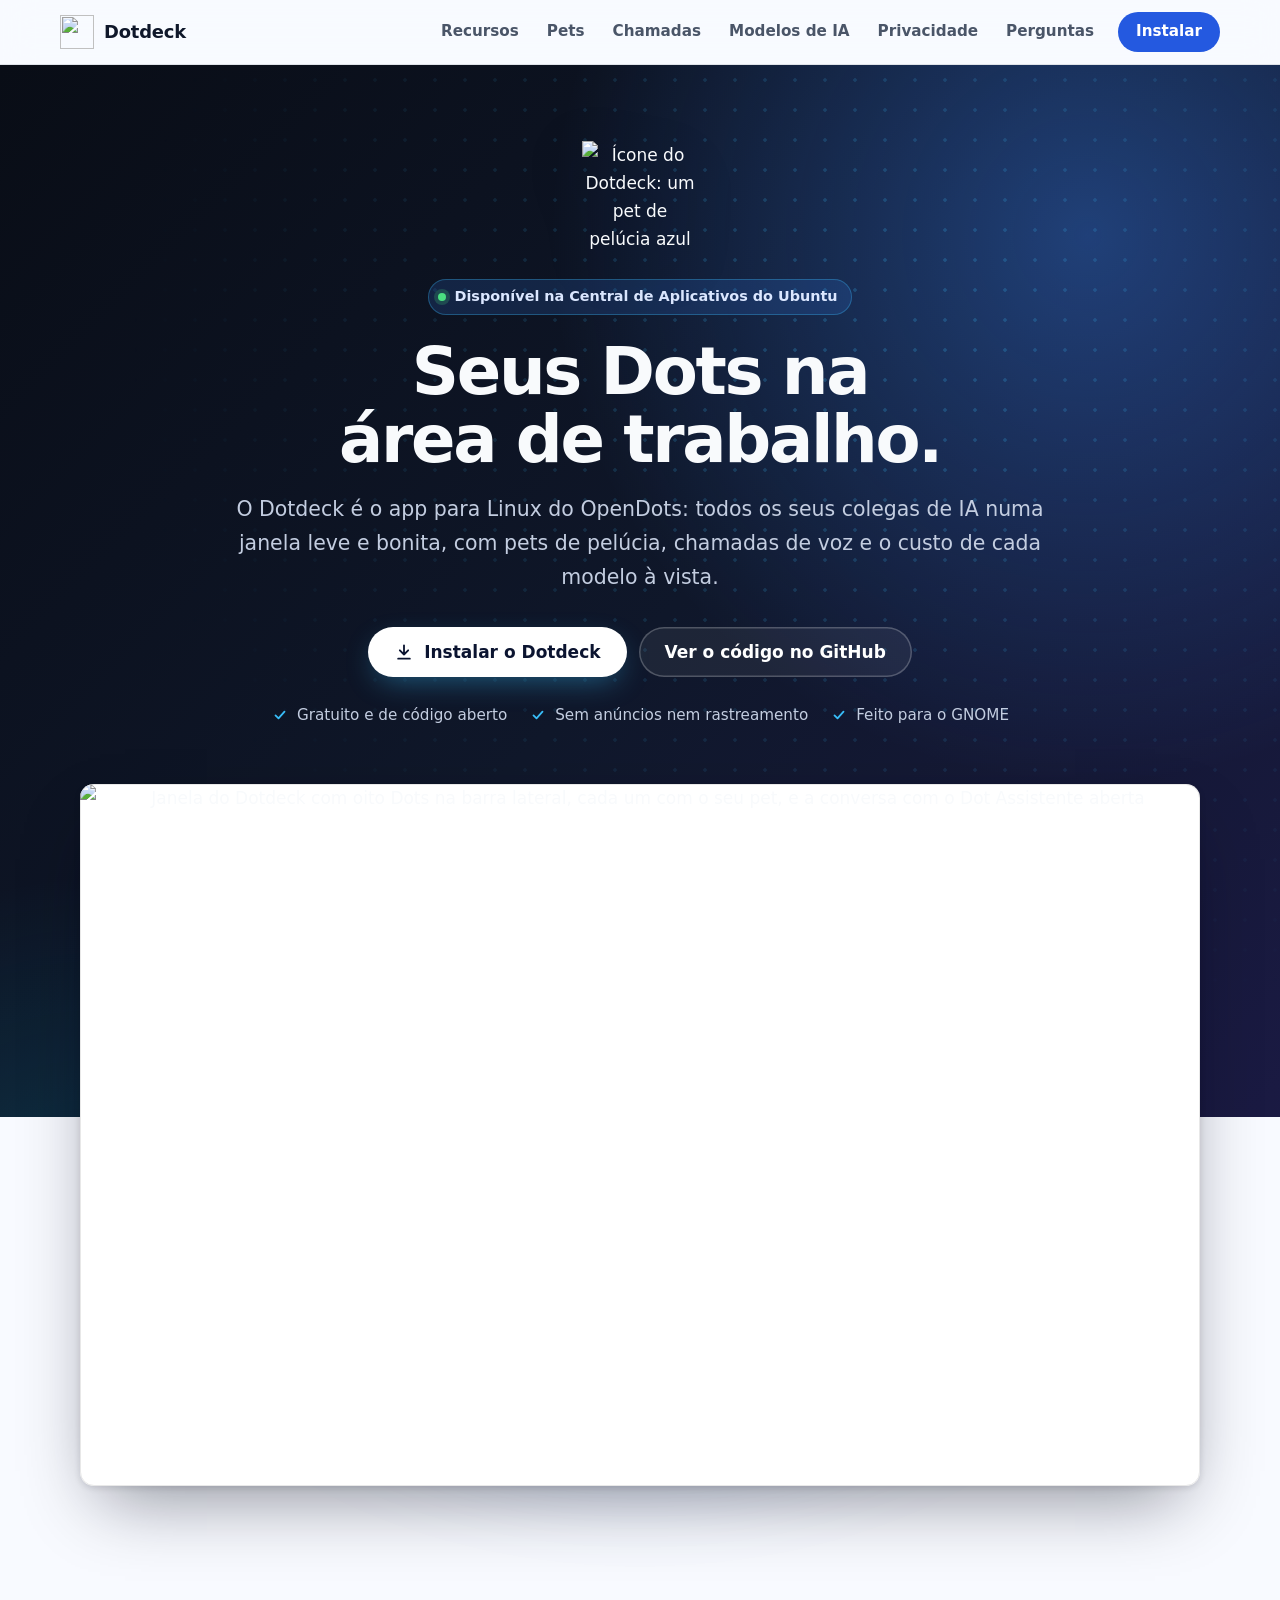
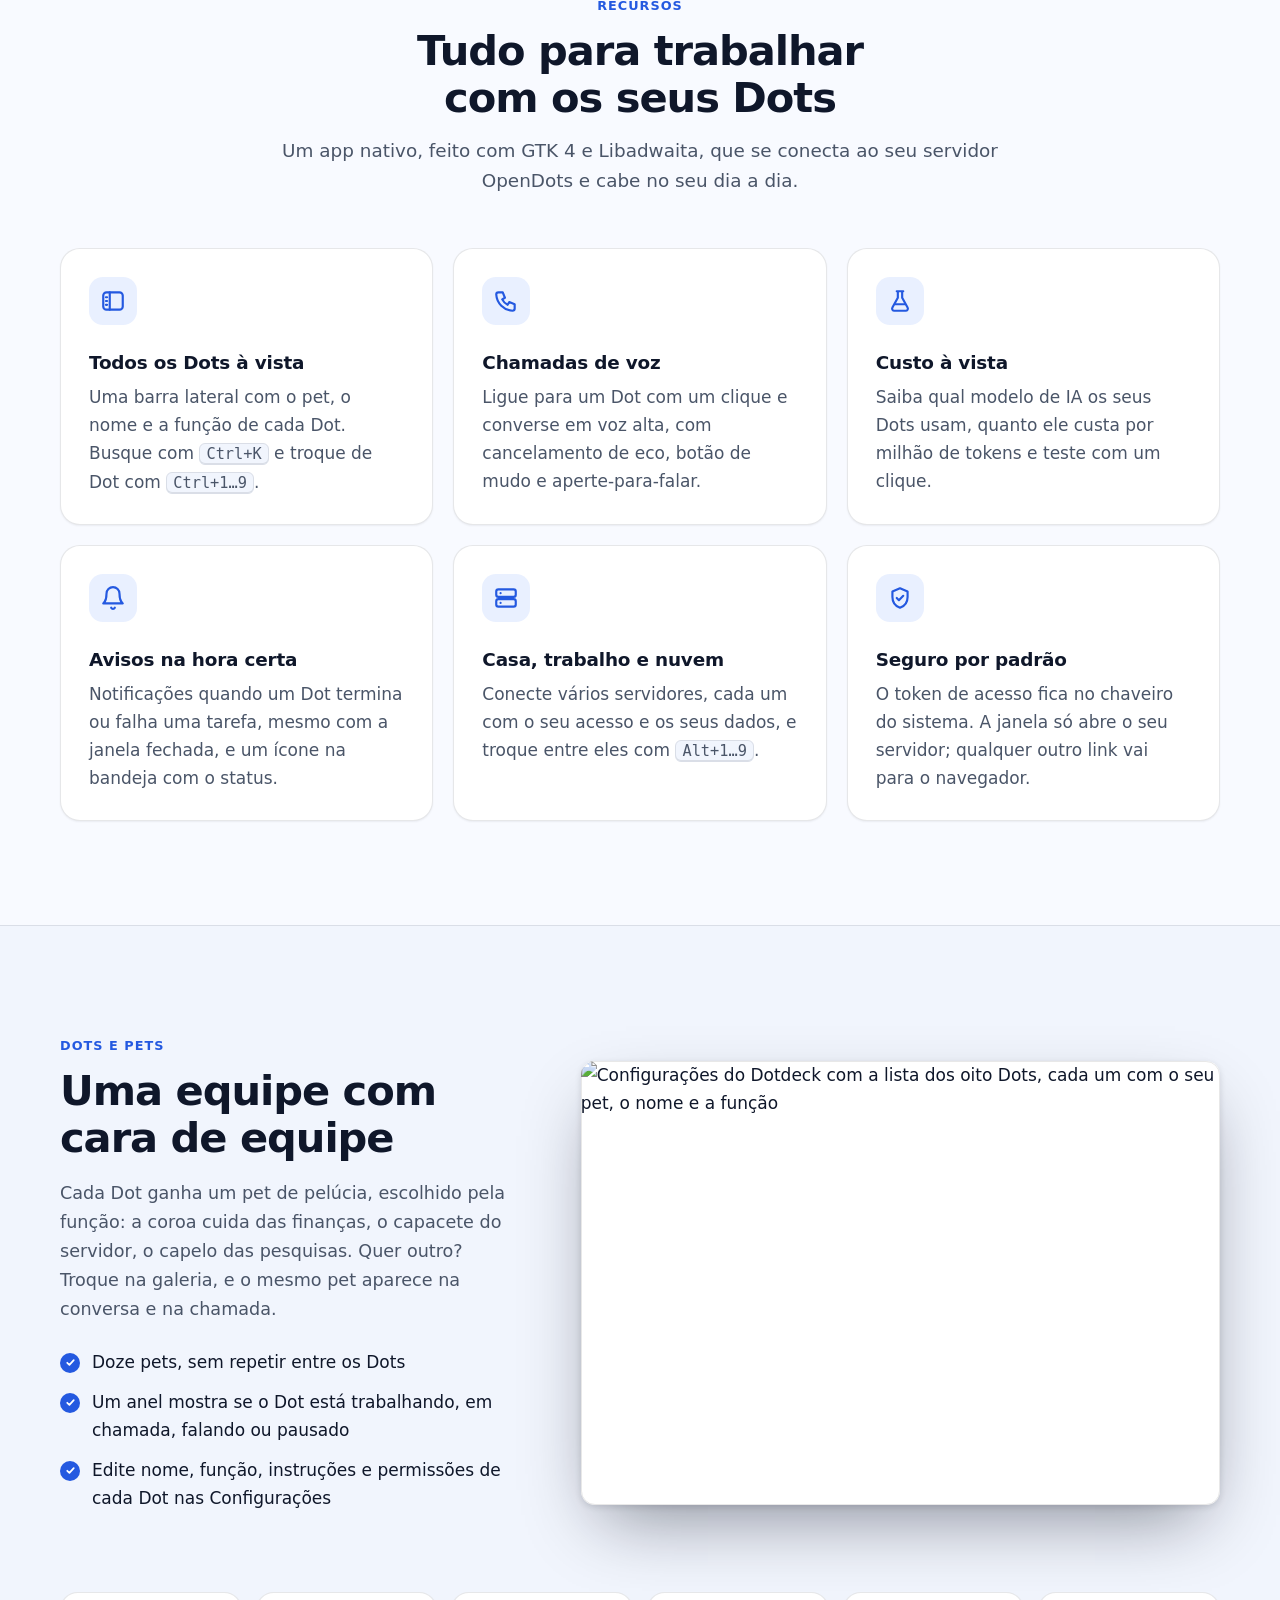
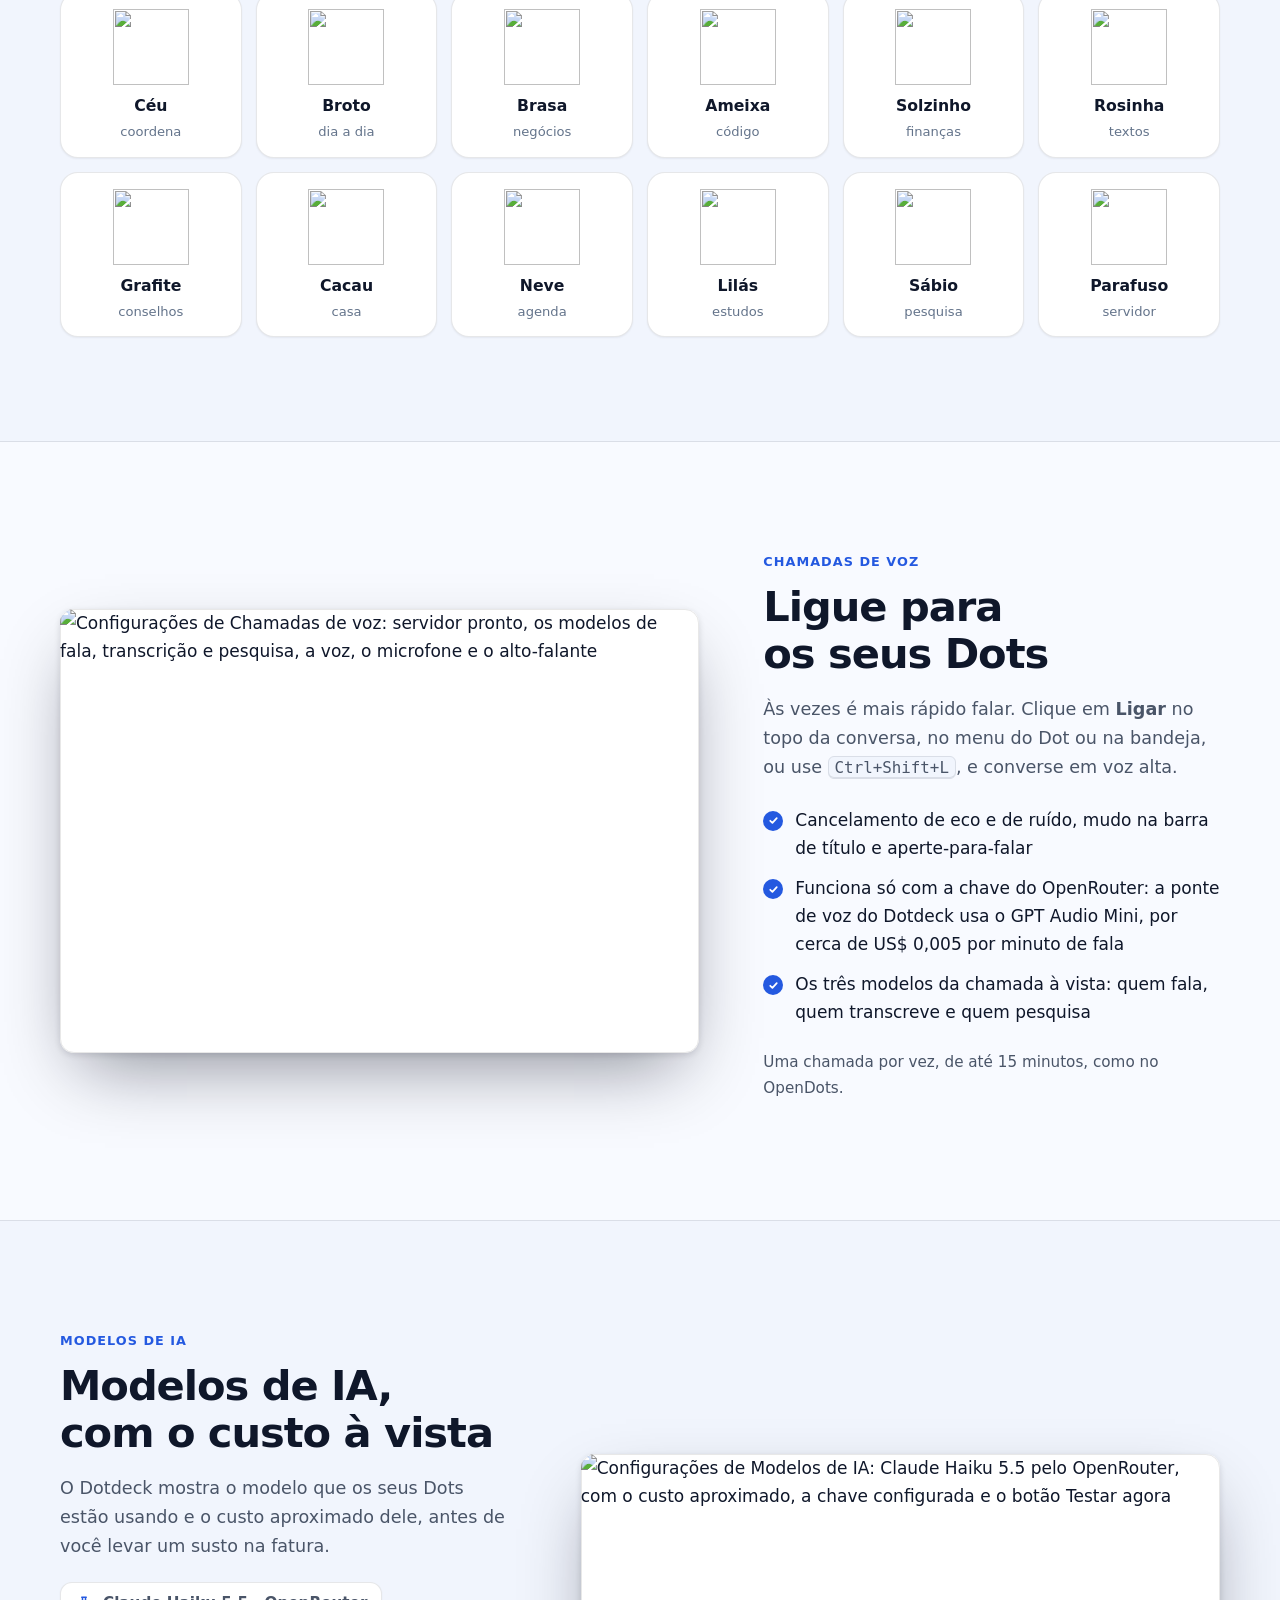
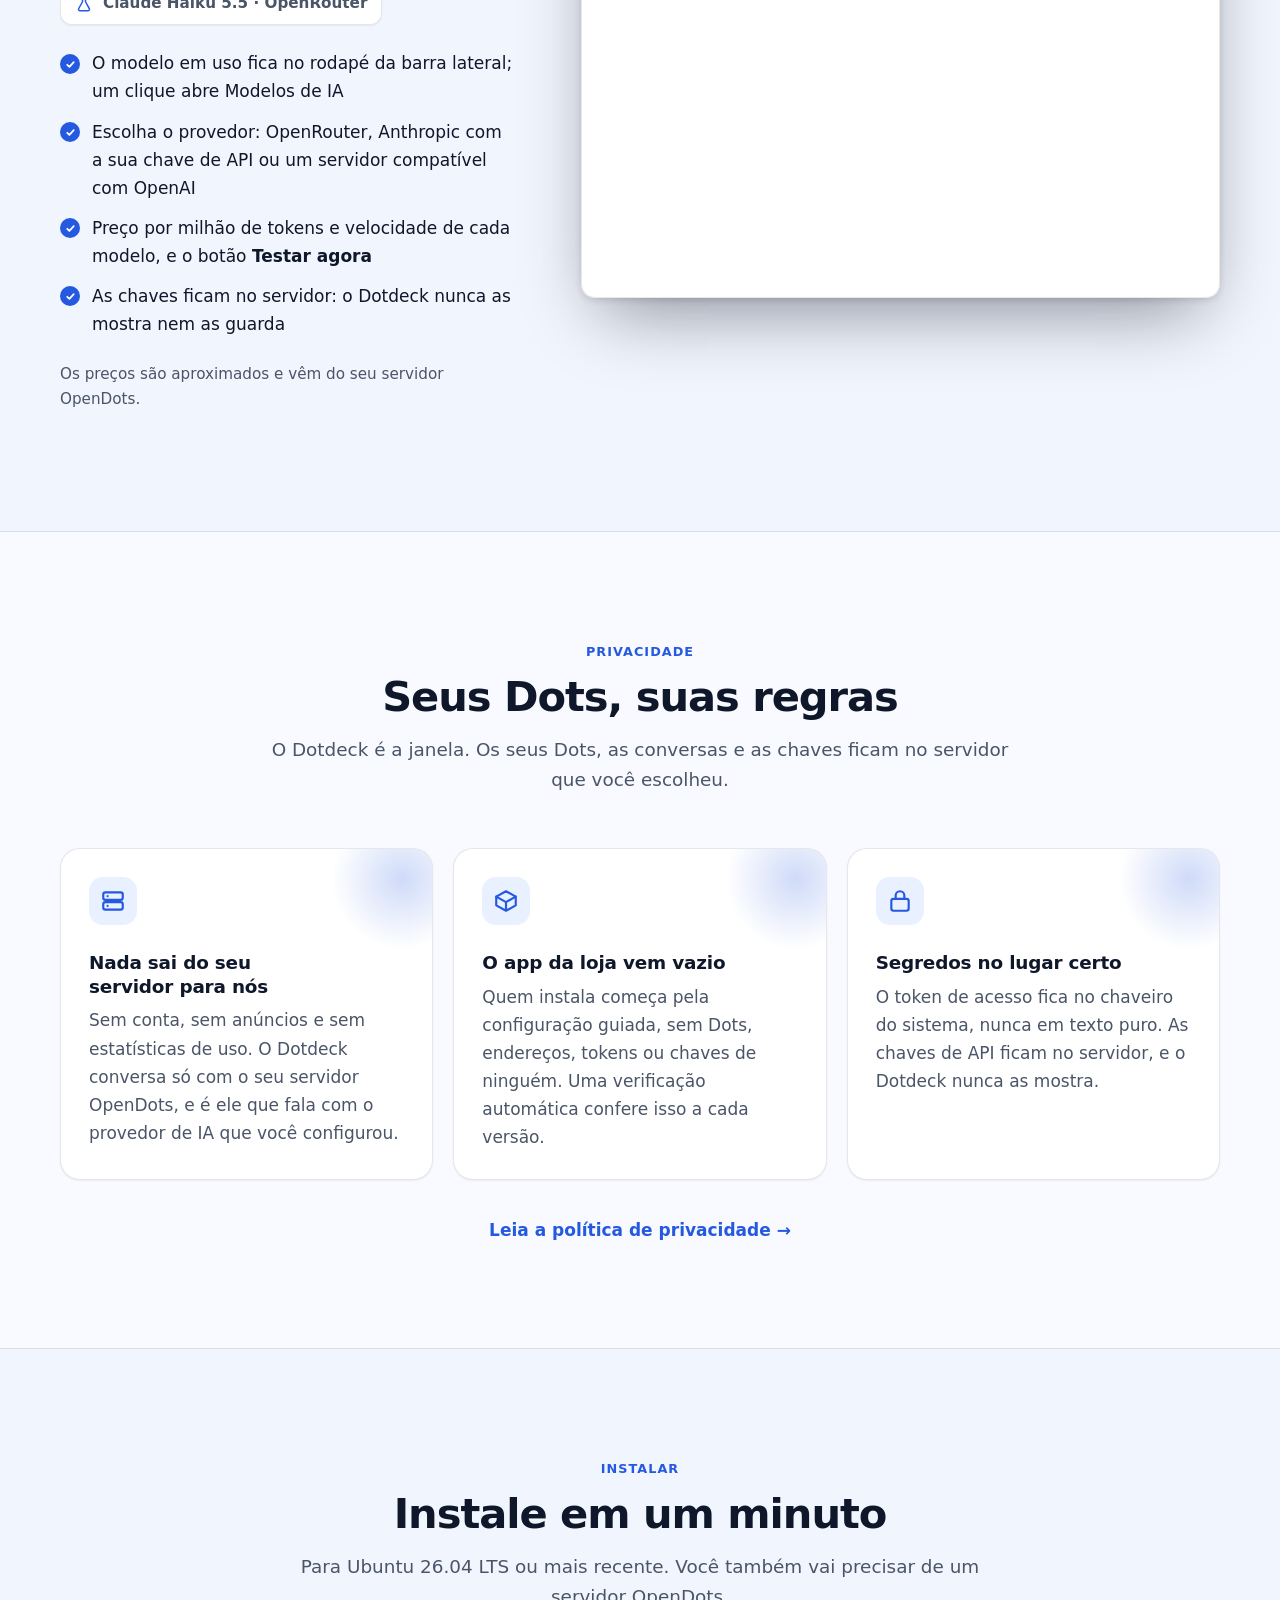
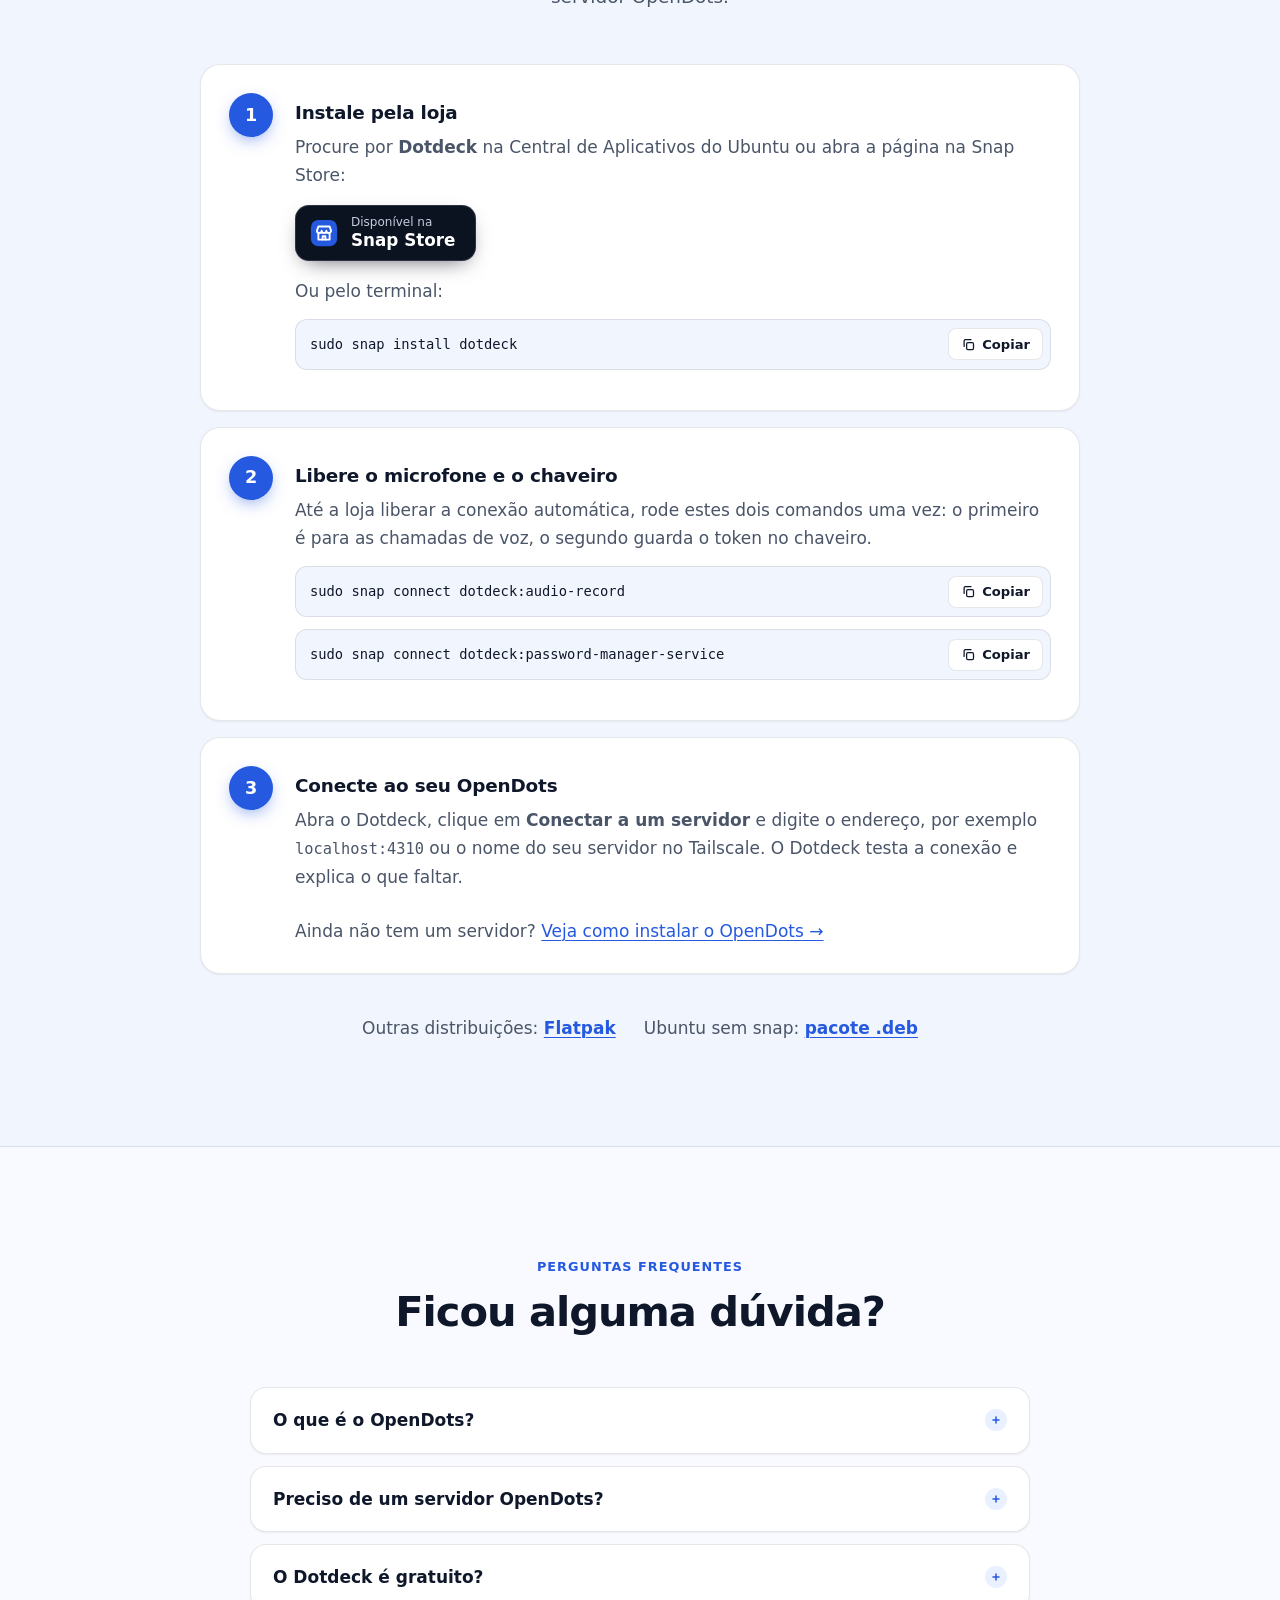
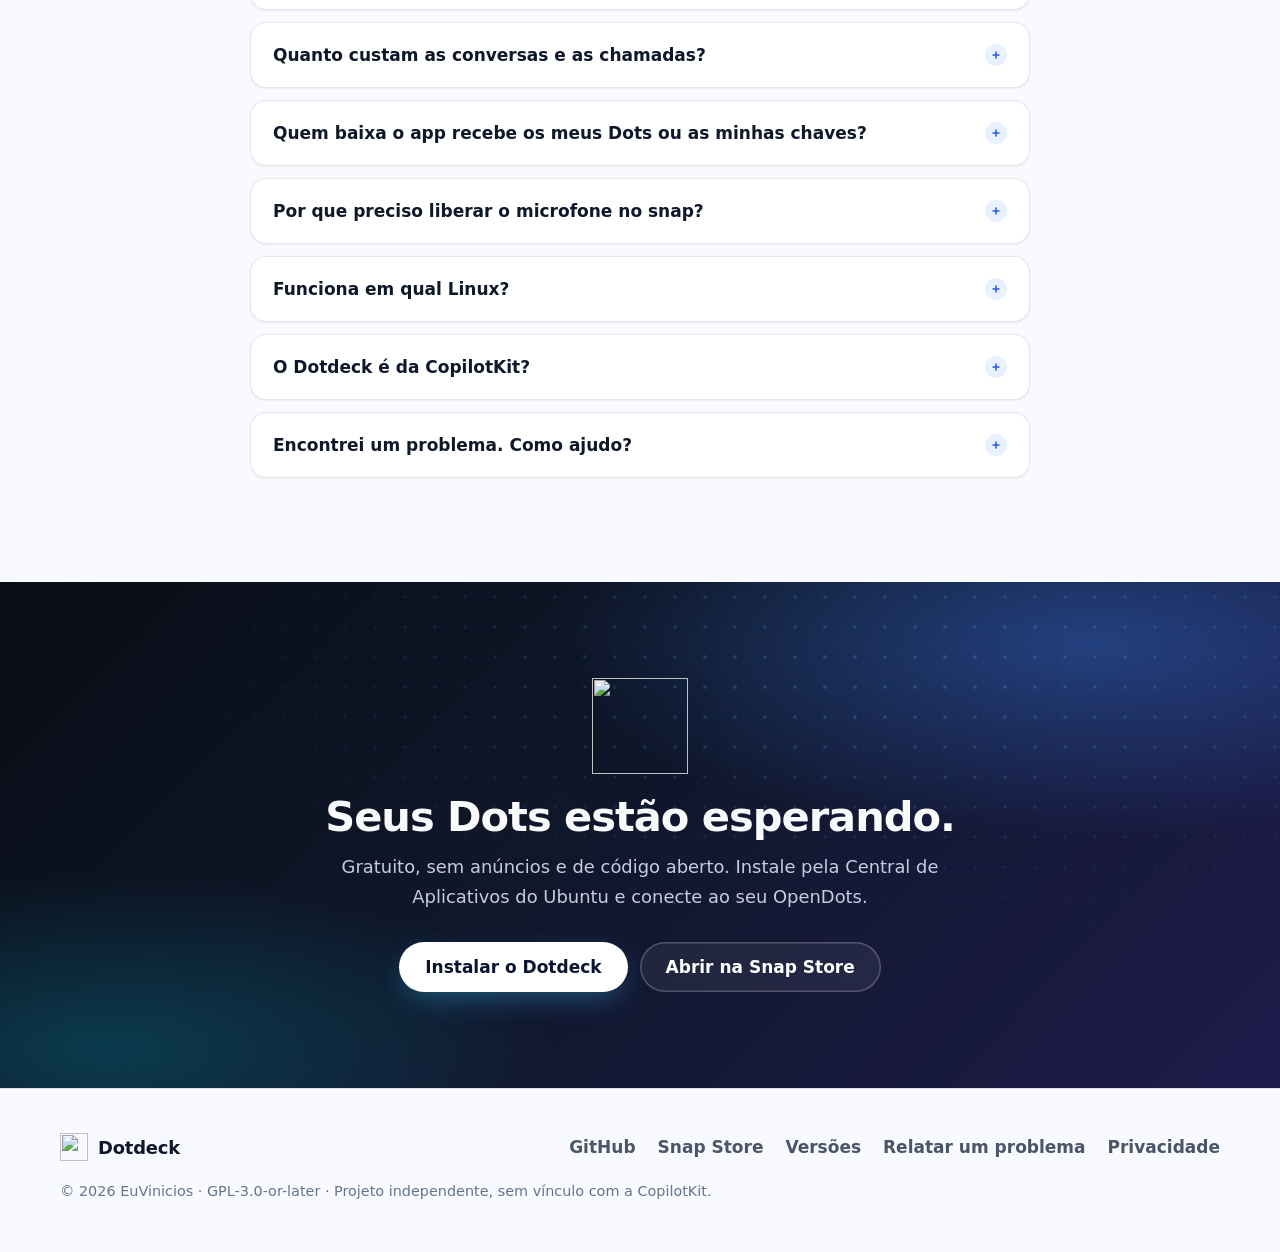
==== website/index.html @ c9f199fd "feat(site): site oficial do Dotdeck no GitHub Pages website/ (index.html, privacidade.html, assets/s" ====
<!doctype html>
<html lang="pt-BR">
<head>
  <meta charset="utf-8">
  <meta name="viewport" content="width=device-width, initial-scale=1">
  <title>Dotdeck · Seus Dots na área de trabalho</title>
  <meta name="description" content="O app nativo para Linux do OpenDots: todos os seus colegas de IA numa janela leve, com pets de pelúcia, chamadas de voz e o custo de cada modelo à vista. Gratuito e de código aberto.">
  <meta name="color-scheme" content="light dark">
  <meta name="theme-color" content="#f8faff" media="(prefers-color-scheme: light)">
  <meta name="theme-color" content="#0a0f1d" media="(prefers-color-scheme: dark)">
  <link rel="canonical" href="https://euvinicios.github.io/Dotdeck/">
  <link rel="icon" href="assets/icon-64.png" type="image/png" sizes="64x64">
  <link rel="apple-touch-icon" href="assets/icon-256.png">
  <meta property="og:type" content="website">
  <meta property="og:site_name" content="Dotdeck">
  <meta property="og:locale" content="pt_BR">
  <meta property="og:url" content="https://euvinicios.github.io/Dotdeck/">
  <meta property="og:title" content="Dotdeck · Seus Dots na área de trabalho">
  <meta property="og:description" content="O app nativo para Linux do OpenDots, com pets de pelúcia, chamadas de voz e o custo de cada modelo à vista.">
  <meta property="og:image" content="https://euvinicios.github.io/Dotdeck/assets/social-card.png">
  <meta property="og:image:width" content="1200">
  <meta property="og:image:height" content="630">
  <meta property="og:image:alt" content="O ícone de pelúcia do Dotdeck ao lado da janela do app com oito Dots na barra lateral">
  <meta name="twitter:card" content="summary_large_image">
  <meta name="twitter:title" content="Dotdeck · Seus Dots na área de trabalho">
  <meta name="twitter:description" content="O app nativo para Linux do OpenDots, com pets de pelúcia, chamadas de voz e o custo de cada modelo à vista.">
  <meta name="twitter:image" content="https://euvinicios.github.io/Dotdeck/assets/social-card.png">
  <link rel="stylesheet" href="assets/style.css">
  <script src="assets/site.js" defer></script>
</head>
<body>
  <a class="skip" href="#conteudo">Pular para o conteúdo</a>

  <header class="topbar">
    <nav class="wrap nav" aria-label="Principal">
      <a class="brand" href="#" aria-label="Dotdeck, início">
        <img src="assets/icon-64.png" alt="" width="34" height="34">
        <span>Dotdeck</span>
      </a>
      <ul class="links">
        <li><a href="#recursos">Recursos</a></li>
        <li><a href="#pets">Pets</a></li>
        <li><a href="#chamadas">Chamadas</a></li>
        <li><a href="#modelos">Modelos de IA</a></li>
        <li><a href="#privacidade">Privacidade</a></li>
        <li><a href="#perguntas">Perguntas</a></li>
        <li><a class="button small" href="#instalar">Instalar</a></li>
      </ul>
    </nav>
  </header>

  <main id="conteudo">
    <section class="hero on-navy" aria-labelledby="titulo">
      <div class="wrap">
        <img class="hero-icon" src="assets/icon-256.png" alt="Ícone do Dotdeck: um pet de pelúcia azul com fone de ouvido" width="116" height="116">
        <a class="eyebrow" href="#instalar"><span class="dot" aria-hidden="true"></span>Disponível na Central de Aplicativos do Ubuntu</a>
        <h1 id="titulo">Seus Dots na área de trabalho.</h1>
        <p class="lead">
          O Dotdeck é o app para Linux do OpenDots: todos os seus colegas de IA numa janela
          leve e bonita, com pets de pelúcia, chamadas de voz e o custo de cada modelo à vista.
        </p>
        <div class="actions">
          <a class="button" href="#instalar">
            <svg viewBox="0 0 24 24" fill="none" stroke="currentColor" stroke-width="2.2" stroke-linecap="round" stroke-linejoin="round" aria-hidden="true"><path d="M12 4v11M7 10l5 5 5-5M5 20h14"/></svg>
            Instalar o Dotdeck
          </a>
          <a class="button ghost" href="https://github.com/EuVinicios/Dotdeck">Ver o código no GitHub</a>
        </div>
        <ul class="facts" aria-label="Destaques">
          <li><svg viewBox="0 0 24 24" aria-hidden="true"><path d="M6 12.5l4 4 8-9"/></svg>Gratuito e de código aberto</li>
          <li><svg viewBox="0 0 24 24" aria-hidden="true"><path d="M6 12.5l4 4 8-9"/></svg>Sem anúncios nem rastreamento</li>
          <li><svg viewBox="0 0 24 24" aria-hidden="true"><path d="M6 12.5l4 4 8-9"/></svg>Feito para o GNOME</li>
        </ul>
        <picture class="shot hero-shot">
          <source srcset="screenshots/workspace-dark.png" media="(prefers-color-scheme: dark)">
          <img src="screenshots/workspace.png" alt="Janela do Dotdeck com oito Dots na barra lateral, cada um com o seu pet, e a conversa com o Dot Assistente aberta" width="1342" height="842" fetchpriority="high">
        </picture>
      </div>
    </section>

    <section id="recursos" class="section" aria-labelledby="recursos-titulo">
      <div class="wrap">
        <div class="section-head">
          <p class="kicker">Recursos</p>
          <h2 id="recursos-titulo">Tudo para trabalhar com os seus Dots</h2>
          <p class="section-lead">Um app nativo, feito com GTK 4 e Libadwaita, que se conecta ao seu servidor OpenDots e cabe no seu dia a dia.</p>
        </div>
        <div class="grid">
          <article class="card">
            <svg class="glyph" viewBox="0 0 24 24" aria-hidden="true"><rect x="3" y="4" width="18" height="16" rx="3"/><path d="M9 4v16M5.5 8.5h1M5.5 12h1M5.5 15.5h1"/></svg>
            <h3>Todos os Dots à vista</h3>
            <p>Uma barra lateral com o pet, o nome e a função de cada Dot. Busque com <kbd>Ctrl+K</kbd> e troque de Dot com <kbd>Ctrl+1…9</kbd>.</p>
          </article>
          <article class="card">
            <svg class="glyph" viewBox="0 0 24 24" aria-hidden="true"><path d="M5 4h4l2 5-2.5 1.5a11 11 0 0 0 5 5L15 13l5 2v4a2 2 0 0 1-2 2A16 16 0 0 1 3 6a2 2 0 0 1 2-2"/></svg>
            <h3>Chamadas de voz</h3>
            <p>Ligue para um Dot com um clique e converse em voz alta, com cancelamento de eco, botão de mudo e aperte-para-falar.</p>
          </article>
          <article class="card">
            <svg class="glyph" viewBox="0 0 24 24" aria-hidden="true"><path d="M9 3h6M10 3v6l-5 9a2 2 0 0 0 1.8 3h10.4a2 2 0 0 0 1.8-3l-5-9V3"/><path d="M7.5 15h9"/></svg>
            <h3>Custo à vista</h3>
            <p>Saiba qual modelo de IA os seus Dots usam, quanto ele custa por milhão de tokens e teste com um clique.</p>
          </article>
          <article class="card">
            <svg class="glyph" viewBox="0 0 24 24" aria-hidden="true"><path d="M6 8a6 6 0 1 1 12 0c0 7 3 9 3 9H3s3-2 3-9"/><path d="M10.3 21a1.94 1.94 0 0 0 3.4 0"/></svg>
            <h3>Avisos na hora certa</h3>
            <p>Notificações quando um Dot termina ou falha uma tarefa, mesmo com a janela fechada, e um ícone na bandeja com o status.</p>
          </article>
          <article class="card">
            <svg class="glyph" viewBox="0 0 24 24" aria-hidden="true"><rect x="3" y="4" width="18" height="7" rx="2"/><rect x="3" y="13" width="18" height="7" rx="2"/><path d="M7 7.5h.01M7 16.5h.01"/></svg>
            <h3>Casa, trabalho e nuvem</h3>
            <p>Conecte vários servidores, cada um com o seu acesso e os seus dados, e troque entre eles com <kbd>Alt+1…9</kbd>.</p>
          </article>
          <article class="card">
            <svg class="glyph" viewBox="0 0 24 24" aria-hidden="true"><path d="M12 3l7 3v5c0 5-3.2 8.6-7 10-3.8-1.4-7-5-7-10V6z"/><path d="M9 12l2 2 4-4"/></svg>
            <h3>Seguro por padrão</h3>
            <p>O token de acesso fica no chaveiro do sistema. A janela só abre o seu servidor; qualquer outro link vai para o navegador.</p>
          </article>
        </div>
      </div>
    </section>

    <section id="pets" class="section tinted" aria-labelledby="pets-titulo">
      <div class="wrap">
        <div class="split">
          <div class="split-text">
            <p class="kicker">Dots e pets</p>
            <h2 id="pets-titulo">Uma equipe com cara de equipe</h2>
            <p>
              Cada Dot ganha um pet de pelúcia, escolhido pela função: a coroa cuida das
              finanças, o capacete do servidor, o capelo das pesquisas. Quer outro? Troque na
              galeria, e o mesmo pet aparece na conversa e na chamada.
            </p>
            <ul class="checks">
              <li>Doze pets, sem repetir entre os Dots</li>
              <li>Um anel mostra se o Dot está trabalhando, em chamada, falando ou pausado</li>
              <li>Edite nome, função, instruções e permissões de cada Dot nas Configurações</li>
            </ul>
          </div>
          <picture class="shot">
            <source srcset="screenshots/settings-dots-dark.png" media="(prefers-color-scheme: dark)">
            <img src="screenshots/settings-dots.png" alt="Configurações do Dotdeck com a lista dos oito Dots, cada um com o seu pet, o nome e a função" width="982" height="682" loading="lazy">
          </picture>
        </div>
        <ul class="pets" aria-label="Os doze pets">
          <li><img src="assets/pets/sky.png" alt="" width="76" height="76" loading="lazy"><strong>Céu</strong><span>coordena</span></li>
          <li><img src="assets/pets/sprout.png" alt="" width="76" height="76" loading="lazy"><strong>Broto</strong><span>dia a dia</span></li>
          <li><img src="assets/pets/ember.png" alt="" width="76" height="76" loading="lazy"><strong>Brasa</strong><span>negócios</span></li>
          <li><img src="assets/pets/plum.png" alt="" width="76" height="76" loading="lazy"><strong>Ameixa</strong><span>código</span></li>
          <li><img src="assets/pets/sunny.png" alt="" width="76" height="76" loading="lazy"><strong>Solzinho</strong><span>finanças</span></li>
          <li><img src="assets/pets/rosy.png" alt="" width="76" height="76" loading="lazy"><strong>Rosinha</strong><span>textos</span></li>
          <li><img src="assets/pets/graphite.png" alt="" width="76" height="76" loading="lazy"><strong>Grafite</strong><span>conselhos</span></li>
          <li><img src="assets/pets/cocoa.png" alt="" width="76" height="76" loading="lazy"><strong>Cacau</strong><span>casa</span></li>
          <li><img src="assets/pets/snow.png" alt="" width="76" height="76" loading="lazy"><strong>Neve</strong><span>agenda</span></li>
          <li><img src="assets/pets/lilac.png" alt="" width="76" height="76" loading="lazy"><strong>Lilás</strong><span>estudos</span></li>
          <li><img src="assets/pets/sage.png" alt="" width="76" height="76" loading="lazy"><strong>Sábio</strong><span>pesquisa</span></li>
          <li><img src="assets/pets/bolt.png" alt="" width="76" height="76" loading="lazy"><strong>Parafuso</strong><span>servidor</span></li>
        </ul>
      </div>
    </section>

    <section id="chamadas" class="section" aria-labelledby="chamadas-titulo">
      <div class="wrap split reverse">
        <div class="split-text">
          <p class="kicker">Chamadas de voz</p>
          <h2 id="chamadas-titulo">Ligue para os seus Dots</h2>
          <p>
            Às vezes é mais rápido falar. Clique em <strong>Ligar</strong> no topo da conversa, no
            menu do Dot ou na bandeja, ou use <kbd>Ctrl+Shift+L</kbd>, e converse em voz alta.
          </p>
          <ul class="checks">
            <li>Cancelamento de eco e de ruído, mudo na barra de título e aperte-para-falar</li>
            <li>Funciona só com a chave do OpenRouter: a ponte de voz do Dotdeck usa o GPT Audio Mini, por cerca de US$&nbsp;0,005 por minuto de fala</li>
            <li>Os três modelos da chamada à vista: quem fala, quem transcreve e quem pesquisa</li>
          </ul>
          <p class="note">Uma chamada por vez, de até 15 minutos, como no OpenDots.</p>
        </div>
        <picture class="shot">
          <source srcset="screenshots/settings-voice-dark.png" media="(prefers-color-scheme: dark)">
          <img src="screenshots/settings-voice.png" alt="Configurações de Chamadas de voz: servidor pronto, os modelos de fala, transcrição e pesquisa, a voz, o microfone e o alto-falante" width="982" height="682" loading="lazy">
        </picture>
      </div>
    </section>

    <section id="modelos" class="section tinted" aria-labelledby="modelos-titulo">
      <div class="wrap split">
        <div class="split-text">
          <p class="kicker">Modelos de IA</p>
          <h2 id="modelos-titulo">Modelos de IA, com o custo à vista</h2>
          <p>
            O Dotdeck mostra o modelo que os seus Dots estão usando e o custo aproximado dele,
            antes de você levar um susto na fatura.
          </p>
          <p class="chip">
            <svg viewBox="0 0 24 24" aria-hidden="true"><path d="M9 3h6M10 3v6l-5 9a2 2 0 0 0 1.8 3h10.4a2 2 0 0 0 1.8-3l-5-9V3"/></svg>
            Claude Haiku 5.5 · OpenRouter
          </p>
          <ul class="checks">
            <li>O modelo em uso fica no rodapé da barra lateral; um clique abre Modelos de IA</li>
            <li>Escolha o provedor: OpenRouter, Anthropic com a sua chave de API ou um servidor compatível com OpenAI</li>
            <li>Preço por milhão de tokens e velocidade de cada modelo, e o botão <strong>Testar agora</strong></li>
            <li>As chaves ficam no servidor: o Dotdeck nunca as mostra nem as guarda</li>
          </ul>
          <p class="note">Os preços são aproximados e vêm do seu servidor OpenDots.</p>
        </div>
        <picture class="shot">
          <source srcset="screenshots/settings-model-dark.png" media="(prefers-color-scheme: dark)">
          <img src="screenshots/settings-model.png" alt="Configurações de Modelos de IA: Claude Haiku 5.5 pelo OpenRouter, com o custo aproximado, a chave configurada e o botão Testar agora" width="982" height="682" loading="lazy">
        </picture>
      </div>
    </section>

    <section id="privacidade" class="section privacy" aria-labelledby="privacidade-titulo">
      <div class="wrap">
        <div class="section-head">
          <p class="kicker">Privacidade</p>
          <h2 id="privacidade-titulo">Seus Dots, suas regras</h2>
          <p class="section-lead">O Dotdeck é a janela. Os seus Dots, as conversas e as chaves ficam no servidor que você escolheu.</p>
        </div>
        <div class="grid">
          <article class="card">
            <svg class="glyph" viewBox="0 0 24 24" aria-hidden="true"><rect x="3" y="4" width="18" height="7" rx="2"/><rect x="3" y="13" width="18" height="7" rx="2"/><path d="M7 7.5h.01M7 16.5h.01"/></svg>
            <h3>Nada sai do seu servidor para nós</h3>
            <p>Sem conta, sem anúncios e sem estatísticas de uso. O Dotdeck conversa só com o seu servidor OpenDots, e é ele que fala com o provedor de IA que você configurou.</p>
          </article>
          <article class="card">
            <svg class="glyph" viewBox="0 0 24 24" aria-hidden="true"><path d="M21 8l-9-5-9 5 9 5z"/><path d="M3 8v8l9 5 9-5V8M12 13v8"/></svg>
            <h3>O app da loja vem vazio</h3>
            <p>Quem instala começa pela configuração guiada, sem Dots, endereços, tokens ou chaves de ninguém. Uma verificação automática confere isso a cada versão.</p>
          </article>
          <article class="card">
            <svg class="glyph" viewBox="0 0 24 24" aria-hidden="true"><rect x="4" y="10" width="16" height="11" rx="2"/><path d="M8 10V7a4 4 0 0 1 8 0v3"/></svg>
            <h3>Segredos no lugar certo</h3>
            <p>O token de acesso fica no chaveiro do sistema, nunca em texto puro. As chaves de API ficam no servidor, e o Dotdeck nunca as mostra.</p>
          </article>
        </div>
        <p class="more"><a href="privacidade.html">Leia a política de privacidade →</a></p>
      </div>
    </section>

    <section id="instalar" class="section tinted" aria-labelledby="instalar-titulo">
      <div class="wrap">
        <div class="section-head">
          <p class="kicker">Instalar</p>
          <h2 id="instalar-titulo">Instale em um minuto</h2>
          <p class="section-lead">Para Ubuntu 26.04 LTS ou mais recente. Você também vai precisar de um servidor OpenDots.</p>
        </div>
        <ol class="steps">
          <li class="card">
            <h3>Instale pela loja</h3>
            <p>Procure por <strong>Dotdeck</strong> na Central de Aplicativos do Ubuntu ou abra a página na Snap Store:</p>
            <a class="store-button" href="https://snapcraft.io/dotdeck">
              <svg viewBox="0 0 32 32" aria-hidden="true"><rect x="2" y="2" width="28" height="28" rx="8" fill="#2459e0"/><g fill="none" stroke="#fff" stroke-width="2" stroke-linecap="round" stroke-linejoin="round"><path d="M8.5 13.5l1.6-4.5h11.8l1.6 4.5"/><path d="M8.5 13.5a2.5 2.5 0 0 0 5 0 2.5 2.5 0 0 0 5 0 2.5 2.5 0 0 0 5 0"/><path d="M10 16.5V23h12v-6.5"/><path d="M14.5 23v-3.5h3V23"/></g></svg>
              <span><small>Disponível na</small><strong>Snap Store</strong></span>
            </a>
            <p>Ou pelo terminal:</p>
            <div class="command"><pre><code>sudo snap install dotdeck</code></pre></div>
          </li>
          <li class="card">
            <h3>Libere o microfone e o chaveiro</h3>
            <p>Até a loja liberar a conexão automática, rode estes dois comandos uma vez: o primeiro é para as chamadas de voz, o segundo guarda o token no chaveiro.</p>
            <div class="command"><pre><code>sudo snap connect dotdeck:<wbr><span class="nobr">audio-record</span></code></pre></div>
            <div class="command"><pre><code>sudo snap connect dotdeck:<wbr><span class="nobr">password-manager-service</span></code></pre></div>
          </li>
          <li class="card">
            <h3>Conecte ao seu OpenDots</h3>
            <p>Abra o Dotdeck, clique em <strong>Conectar a um servidor</strong> e digite o endereço, por exemplo <code>localhost:4310</code> ou o nome do seu servidor no Tailscale. O Dotdeck testa a conexão e explica o que faltar.</p>
            <p>Ainda não tem um servidor? <a href="https://github.com/CopilotKit/OpenDots">Veja como instalar o OpenDots →</a></p>
          </li>
        </ol>
        <p class="other-ways">
          <span>Outras distribuições: <a href="https://github.com/EuVinicios/Dotdeck/releases/latest">Flatpak</a></span>
          <span>Ubuntu sem snap: <a href="https://github.com/EuVinicios/Dotdeck/releases/latest">pacote .deb</a></span>
        </p>
      </div>
    </section>

    <section id="perguntas" class="section" aria-labelledby="perguntas-titulo">
      <div class="narrow">
        <div class="section-head">
          <p class="kicker">Perguntas frequentes</p>
          <h2 id="perguntas-titulo">Ficou alguma dúvida?</h2>
        </div>
        <details>
          <summary>O que é o OpenDots?</summary>
          <p>Um espaço de trabalho de código aberto, criado pela CopilotKit, onde os Dots, colegas de IA sempre ativos, conversam, pesquisam e fazem tarefas para você. Ele roda num servidor seu: neste computador, num servidor de casa ou na nuvem. O Dotdeck é o app de desktop para ele.</p>
        </details>
        <details>
          <summary>Preciso de um servidor OpenDots?</summary>
          <p>Sim. O Dotdeck mostra os Dots de um servidor OpenDots, que você instala seguindo o <a href="https://github.com/CopilotKit/OpenDots">guia do projeto</a>. Depois, é só digitar o endereço dele na configuração guiada.</p>
        </details>
        <details>
          <summary>O Dotdeck é gratuito?</summary>
          <p>Sim. É software livre (GPL-3.0 ou posterior), sem anúncios e sem assinatura. Você paga só o uso dos modelos de IA, direto ao provedor que escolher.</p>
        </details>
        <details>
          <summary>Quanto custam as conversas e as chamadas?</summary>
          <p>Depende do modelo. Em <em>Configurações › Modelos de IA</em>, o Dotdeck mostra o custo aproximado do modelo em uso por milhão de tokens. Em <em>Chamadas de voz</em>, aparecem os três modelos de uma chamada.</p>
        </details>
        <details>
          <summary>Quem baixa o app recebe os meus Dots ou as minhas chaves?</summary>
          <p>Não. O app da loja vem vazio e começa pela configuração guiada. Os seus Dots e as suas chaves ficam no seu servidor, e o token de acesso fica no chaveiro do seu computador.</p>
        </details>
        <details>
          <summary>Por que preciso liberar o microfone no snap?</summary>
          <p>Por segurança, o snap só usa o microfone depois que a interface <code>audio-record</code> é conectada. Enquanto a loja não libera a conexão automática, rode <code>sudo snap connect dotdeck:audio-record</code> uma vez.</p>
        </details>
        <details>
          <summary>Funciona em qual Linux?</summary>
          <p>No Ubuntu 26.04 LTS ou mais recente, pela Central de Aplicativos. Em outras distribuições, pelo Flatpak da página de versões. Também há um pacote <code>.deb</code>.</p>
        </details>
        <details>
          <summary>O Dotdeck é da CopilotKit?</summary>
          <p>Não. É um projeto independente, sem vínculo nem aval da CopilotKit. O OpenDots é distribuído pela CopilotKit sob a licença MIT.</p>
        </details>
        <details>
          <summary>Encontrei um problema. Como ajudo?</summary>
          <p>Abra um relato em <a href="https://github.com/EuVinicios/Dotdeck/issues">GitHub Issues</a>. Contribuições são bem-vindas: veja o <a href="https://github.com/EuVinicios/Dotdeck/blob/main/CONTRIBUTING.md">guia de contribuição</a>.</p>
        </details>
      </div>
    </section>

    <section class="closing on-navy" aria-labelledby="fechamento-titulo">
      <div class="wrap">
        <img src="assets/icon-256.png" alt="" width="96" height="96" loading="lazy">
        <h2 id="fechamento-titulo">Seus Dots estão esperando.</h2>
        <p>Gratuito, sem anúncios e de código aberto. Instale pela Central de Aplicativos do Ubuntu e conecte ao seu OpenDots.</p>
        <div class="actions">
          <a class="button" href="#instalar">Instalar o Dotdeck</a>
          <a class="button ghost" href="https://snapcraft.io/dotdeck">Abrir na Snap Store</a>
        </div>
      </div>
    </section>
  </main>

  <footer class="footer">
    <div class="wrap footer-grid">
      <a class="brand" href="#">
        <img src="assets/icon-64.png" alt="" width="28" height="28">
        <span>Dotdeck</span>
      </a>
      <nav aria-label="Rodapé">
        <a href="https://github.com/EuVinicios/Dotdeck">GitHub</a>
        <a href="https://snapcraft.io/dotdeck">Snap Store</a>
        <a href="https://github.com/EuVinicios/Dotdeck/releases">Versões</a>
        <a href="https://github.com/EuVinicios/Dotdeck/issues">Relatar um problema</a>
        <a href="privacidade.html">Privacidade</a>
      </nav>
      <p class="small">© 2026 EuVinicios · GPL-3.0-or-later · Projeto independente, sem vínculo com a CopilotKit.</p>
    </div>
  </footer>
</body>
</html>
---- website/assets/style.css ----
/* Dotdeck website: no build step, no external requests, light and dark. */

:root {
  color-scheme: light dark;

  /* The plush icon's blue and the store's navy. */
  --brand: #2459e0;
  --brand-strong: #1a46b8;
  --brand-soft: #e9f0ff;
  --brand-ink: #ffffff;
  --cyan: #38bdf8;
  --navy-1: #090d16;
  --navy-2: #0f172a;
  --navy-3: #1e1b4b;

  --bg: #f8faff;
  --surface: #ffffff;
  --surface-2: #f1f5fd;
  --text: #0f172a;
  --muted: #4a5568;
  --faint: #64748b;
  --border: rgb(15 23 42 / 10%);
  --ring: rgb(36 89 224 / 22%);
  --shadow-sm: 0 1px 2px rgb(15 23 42 / 6%);
  --shadow: 0 1px 2px rgb(15 23 42 / 6%), 0 18px 40px -12px rgb(30 50 120 / 22%);
  --shot-shadow: 0 2px 6px rgb(2 6 23 / 12%), 0 30px 70px -20px rgb(2 6 23 / 45%);
  --radius: 20px;
  --radius-sm: 12px;

  --font: -apple-system, BlinkMacSystemFont, "Segoe UI Variable Text", "Segoe UI",
    "Adwaita Sans", "Ubuntu Sans", Cantarell, Inter, Roboto, "Noto Sans", system-ui, sans-serif;
  --mono: ui-monospace, "SF Mono", "Cascadia Mono", "Adwaita Mono", "Ubuntu Sans Mono",
    "Ubuntu Mono", "DejaVu Sans Mono", Menlo, Consolas, monospace;
}

@media (prefers-color-scheme: dark) {
  :root {
    --brand: #7ea6ff;
    --brand-strong: #a9c3ff;
    --brand-soft: #172447;
    --brand-ink: #081022;
    --bg: #0a0f1d;
    --surface: #111a2e;
    --surface-2: #0d1526;
    --text: #edf2fc;
    --muted: #b3bed3;
    --faint: #93a0b8;
    --border: rgb(255 255 255 / 9%);
    --ring: rgb(126 166 255 / 30%);
    --shadow-sm: 0 1px 2px rgb(0 0 0 / 30%);
    --shadow: 0 1px 2px rgb(0 0 0 / 30%), 0 18px 40px -12px rgb(0 0 0 / 55%);
    --shot-shadow: 0 2px 6px rgb(0 0 0 / 30%), 0 30px 70px -20px rgb(0 0 0 / 70%);
  }
}

*, *::before, *::after { box-sizing: border-box; }

html { scroll-behavior: smooth; scroll-padding-top: 84px; -webkit-text-size-adjust: 100%; }

body {
  margin: 0;
  background: var(--bg);
  color: var(--text);
  font: 400 1.0625rem/1.65 var(--font);
  -webkit-font-smoothing: antialiased;
  text-rendering: optimizeLegibility;
  overflow-x: hidden;
}

img { max-width: 100%; height: auto; display: block; }

a { color: var(--brand); text-decoration-thickness: 1px; text-underline-offset: 3px; }
a:hover { color: var(--brand-strong); }

code, pre, kbd { font-family: var(--mono); font-size: 0.9em; }
kbd {
  padding: 1px 6px; border-radius: 6px; border: 1px solid var(--border);
  background: var(--surface-2); box-shadow: inset 0 -1px 0 var(--border); white-space: nowrap;
}

:focus-visible { outline: 3px solid var(--brand); outline-offset: 3px; border-radius: 6px; }

.wrap { width: min(1160px, 100% - 40px); margin-inline: auto; }
.narrow { width: min(780px, 100% - 40px); margin-inline: auto; }

.skip {
  position: absolute; left: -999px; top: 8px; z-index: 20;
  background: var(--surface); color: var(--text); padding: 10px 16px; border-radius: 10px;
  box-shadow: var(--shadow);
}
.skip:focus { left: 16px; }

.visually-hidden {
  position: absolute; width: 1px; height: 1px; overflow: hidden; clip: rect(0 0 0 0);
  white-space: nowrap;
}

/* ---------- Top bar ---------- */

.topbar {
  position: sticky; top: 0; z-index: 10;
  background: color-mix(in srgb, var(--bg) 82%, transparent);
  backdrop-filter: saturate(170%) blur(16px);
  -webkit-backdrop-filter: saturate(170%) blur(16px);
  border-bottom: 1px solid var(--border);
}

.nav { display: flex; align-items: center; justify-content: space-between; min-height: 64px; gap: 16px; }

.brand {
  display: inline-flex; align-items: center; gap: 10px; flex: none;
  color: var(--text); text-decoration: none; font-weight: 800; font-size: 1.12rem;
  letter-spacing: -0.01em;
}
.brand img { width: 34px; height: 34px; }
.brand:hover { color: var(--text); }
.footer .brand img { width: 28px; height: 28px; }

.links { display: flex; align-items: center; gap: 4px; list-style: none; margin: 0; padding: 0; }
.links a:not(.button) {
  display: inline-block; padding: 8px 12px; border-radius: 999px;
  color: var(--muted); text-decoration: none; font-weight: 600; font-size: 0.95rem;
}
.links a:not(.button):hover { color: var(--text); background: var(--surface-2); }
.links li:last-child { margin-left: 8px; }

/* ---------- Buttons ---------- */

.button {
  display: inline-flex; align-items: center; justify-content: center; gap: 10px;
  min-height: 50px; padding: 0 26px; border-radius: 999px; border: 0;
  background: var(--brand); color: var(--brand-ink); font: inherit; font-weight: 700;
  text-decoration: none; cursor: pointer;
  box-shadow: 0 8px 24px -6px color-mix(in srgb, var(--brand) 60%, transparent);
  transition: transform 160ms ease, background-color 160ms ease, box-shadow 160ms ease;
}
.button:hover { color: var(--brand-ink); background: var(--brand-strong); transform: translateY(-1px); }
.button svg { width: 20px; height: 20px; flex: none; }
.button.small { min-height: 40px; padding: 0 18px; font-size: 0.95rem; box-shadow: none; }
.button.ghost {
  background: transparent; color: var(--text); box-shadow: inset 0 0 0 1.5px var(--border);
}
.button.ghost:hover { background: var(--surface-2); color: var(--text); }

/* Buttons on the navy bands look the same in light and dark. */
.on-navy .button { background: #ffffff; color: #0b1430; box-shadow: 0 10px 30px -8px rgb(56 189 248 / 45%); }
.on-navy .button:hover { background: #e6eeff; color: #0b1430; }
.on-navy .button.ghost { background: rgb(255 255 255 / 6%); color: #ffffff; box-shadow: inset 0 0 0 1.5px rgb(255 255 255 / 22%); }
.on-navy .button.ghost:hover { background: rgb(255 255 255 / 12%); color: #ffffff; }

/* ---------- Navy bands (hero and closing call) ---------- */

.on-navy {
  --navy-text: #f8fafc;
  --navy-muted: #c3cde0;
  color: var(--navy-text);
  background:
    radial-gradient(60% 55% at 85% 12%, rgb(59 130 246 / 38%), transparent 70%),
    radial-gradient(50% 50% at 8% 92%, rgb(6 182 212 / 24%), transparent 70%),
    linear-gradient(135deg, var(--navy-1) 0%, var(--navy-2) 45%, var(--navy-3) 100%);
  position: relative;
  isolation: isolate;
}
.on-navy::before {
  /* The faint dot grid of OpenDots. */
  content: ""; position: absolute; inset: 0; z-index: -1; pointer-events: none;
  background: radial-gradient(circle, rgb(56 189 248 / 22%) 1.5px, transparent 2px) 0 0 / 30px 30px;
  -webkit-mask-image: radial-gradient(80% 70% at 70% 20%, #000 10%, transparent 75%);
  mask-image: radial-gradient(80% 70% at 70% 20%, #000 10%, transparent 75%);
}

/* ---------- Hero ---------- */

.hero { padding: 76px 0 0; text-align: center; }
.hero::after {
  /* The page colour rises behind the lower part of the screenshot. */
  content: ""; position: absolute; left: 0; right: 0; bottom: 0; height: 26%; z-index: -1;
  background: var(--bg);
}

.hero-icon {
  width: 116px; height: 116px; margin: 0 auto 22px;
  filter: drop-shadow(0 16px 28px rgb(2 6 23 / 45%));
}

.eyebrow {
  display: inline-flex; align-items: center; gap: 8px; margin: 0 0 22px;
  padding: 6px 14px 6px 10px; border-radius: 999px;
  font-size: 0.9rem; font-weight: 600; color: #dbe7ff; text-decoration: none;
  background: rgb(59 130 246 / 16%); box-shadow: inset 0 0 0 1px rgb(56 189 248 / 32%);
}
.eyebrow:hover { color: #ffffff; background: rgb(59 130 246 / 26%); }
.eyebrow .dot { width: 8px; height: 8px; border-radius: 50%; background: #4ade80; box-shadow: 0 0 0 4px rgb(74 222 128 / 20%); }

h1, h2, h3 { text-wrap: balance; }
h1 {
  font-size: clamp(2.35rem, 6vw, 4.1rem); line-height: 1.04; letter-spacing: -0.035em;
  font-weight: 800; margin: 0 auto 20px; max-width: 14ch;
}
.hero .lead {
  font-size: clamp(1.08rem, 2vw, 1.28rem); color: var(--navy-muted);
  margin: 0 auto 32px; max-width: 40em; text-wrap: pretty;
}

.actions { display: flex; flex-wrap: wrap; gap: 12px; justify-content: center; }

.facts {
  display: flex; flex-wrap: wrap; justify-content: center; gap: 8px 22px;
  list-style: none; padding: 0; margin: 26px 0 0; color: var(--navy-muted); font-size: 0.95rem;
}
.facts li { display: inline-flex; align-items: center; gap: 8px; }
.facts svg { width: 18px; height: 18px; stroke: var(--cyan); fill: none; stroke-width: 2.4; stroke-linecap: round; stroke-linejoin: round; }

.hero-shot { margin: 56px auto 0; max-width: 1120px; position: relative; }
.hero-shot::before {
  content: ""; position: absolute; inset: 8% 6% -4%; z-index: -1; border-radius: 40px;
  background: radial-gradient(closest-side, rgb(59 130 246 / 55%), transparent);
  filter: blur(40px);
}

.shot { display: block; }
.shot img {
  border-radius: 14px;
  box-shadow: var(--shot-shadow);
  outline: 1px solid rgb(127 127 127 / 18%);
  outline-offset: -1px;
  background: var(--surface);
}

/* ---------- Sections ---------- */

.section { padding: 104px 0; }
.section.tinted { background: var(--surface-2); border-block: 1px solid var(--border); }

.kicker, .split .kicker {
  display: inline-block; margin: 0 0 12px; font-size: 0.8rem; font-weight: 800;
  letter-spacing: 0.08em; text-transform: uppercase; color: var(--brand);
}
h2 { font-size: clamp(1.75rem, 3.4vw, 2.6rem); line-height: 1.12; letter-spacing: -0.025em; font-weight: 800; margin: 0 0 14px; }
h3 { font-size: 1.15rem; line-height: 1.3; letter-spacing: -0.01em; margin: 0 0 8px; }
.section-head { text-align: center; max-width: 760px; margin: 0 auto 52px; }
.section-lead { color: var(--muted); font-size: 1.15rem; margin: 0; text-wrap: pretty; }

.grid { display: grid; grid-template-columns: repeat(3, minmax(0, 1fr)); gap: 20px; }

.card {
  background: var(--surface); border: 1px solid var(--border); border-radius: var(--radius);
  padding: 28px; box-shadow: var(--shadow-sm);
}
.card p { margin: 0; color: var(--muted); }
.card p + p { margin-top: 12px; }

.glyph {
  width: 48px; height: 48px; padding: 11px; margin-bottom: 18px; border-radius: 14px;
  background: var(--brand-soft); stroke: var(--brand); fill: none;
  stroke-width: 2; stroke-linecap: round; stroke-linejoin: round;
}

.split { display: grid; grid-template-columns: minmax(0, 5fr) minmax(0, 7fr); gap: 64px; align-items: center; }
.split.reverse { grid-template-columns: minmax(0, 7fr) minmax(0, 5fr); }
.split.reverse .split-text { order: 2; }
.split p { color: var(--muted); }
.split-text > h2 + p { font-size: 1.1rem; }

.checks { list-style: none; padding: 0; margin: 24px 0; display: grid; gap: 12px; }
.checks li { position: relative; padding-left: 32px; color: var(--text); }
.checks li::before {
  content: ""; position: absolute; left: 0; top: 0.28em; width: 20px; height: 20px; border-radius: 50%;
  background: var(--brand) url("data:image/svg+xml,%3Csvg xmlns='http://www.w3.org/2000/svg' viewBox='0 0 24 24' fill='none' stroke='white' stroke-width='3.2' stroke-linecap='round' stroke-linejoin='round'%3E%3Cpath d='M6 12.5l4 4 8-9'/%3E%3C/svg%3E") center / 13px no-repeat;
}
@media (prefers-color-scheme: dark) {
  .checks li::before {
    background-image: url("data:image/svg+xml,%3Csvg xmlns='http://www.w3.org/2000/svg' viewBox='0 0 24 24' fill='none' stroke='%23081022' stroke-width='3.2' stroke-linecap='round' stroke-linejoin='round'%3E%3Cpath d='M6 12.5l4 4 8-9'/%3E%3C/svg%3E");
  }
}

.note { font-size: 0.95rem; color: var(--faint); }

/* ---------- Pets ---------- */

.pets {
  display: grid; grid-template-columns: repeat(6, minmax(0, 1fr)); gap: 14px;
  list-style: none; padding: 0; margin: 56px 0 0;
}
.pets li {
  display: grid; justify-items: center; gap: 2px; padding: 16px 8px 14px;
  background: var(--surface); border: 1px solid var(--border); border-radius: 18px;
  text-align: center; box-shadow: var(--shadow-sm);
  transition: transform 180ms ease, box-shadow 180ms ease;
}
.pets li:hover { transform: translateY(-3px); box-shadow: var(--shadow); }
.pets img { width: 76px; height: 76px; margin-bottom: 6px; }
.pets strong { font-size: 0.98rem; }
.pets span { font-size: 0.82rem; color: var(--faint); }

/* ---------- Model chip (the sidebar footer) ---------- */

.chip {
  display: inline-flex; align-items: center; gap: 10px; margin: 4px 0 0;
  padding: 8px 14px; border-radius: 12px; font-size: 0.95rem; font-weight: 600;
  background: var(--surface); border: 1px solid var(--border); box-shadow: var(--shadow-sm);
}
.chip svg { width: 18px; height: 18px; stroke: var(--brand); fill: none; stroke-width: 2; stroke-linecap: round; stroke-linejoin: round; }

/* ---------- Privacy ---------- */

.privacy .card { position: relative; overflow: hidden; }
.privacy .card::after {
  content: ""; position: absolute; right: -40px; top: -40px; width: 140px; height: 140px;
  border-radius: 50%; background: radial-gradient(closest-side, var(--ring), transparent);
}
.more { margin: 36px 0 0; text-align: center; font-weight: 700; }
.more a { text-decoration: none; }
.more a:hover { text-decoration: underline; }

/* ---------- Install ---------- */

.steps {
  list-style: none; padding: 0; margin: 0 auto; max-width: 880px;
  display: grid; gap: 16px; counter-reset: step;
}
.steps > li {
  counter-increment: step;
  display: grid; grid-template-columns: 44px minmax(0, 1fr); column-gap: 22px; align-items: start;
}
.steps > li > * { grid-column: 2; }
.steps > li::before {
  content: counter(step); grid-column: 1; grid-row: 1 / span 20;
  display: grid; place-items: center; width: 44px; height: 44px;
  border-radius: 50%; font-weight: 800; font-size: 1.1rem; color: var(--brand-ink); background: var(--brand);
  box-shadow: 0 6px 18px -6px color-mix(in srgb, var(--brand) 70%, transparent);
}
.steps h3 { margin-top: 8px; }
.steps p { margin: 0 0 14px; color: var(--muted); }
.steps p:last-child { margin-bottom: 0; }
.nobr { white-space: nowrap; }

.store-button {
  display: inline-flex; align-items: center; gap: 12px; margin: 2px 0 16px; padding: 10px 20px 10px 14px;
  justify-self: start;
  border-radius: 14px; text-decoration: none; color: #ffffff; background: #0b1220;
  box-shadow: inset 0 0 0 1px rgb(255 255 255 / 14%), 0 8px 22px -10px rgb(2 6 23 / 70%);
  transition: transform 160ms ease;
}
.store-button:hover { color: #ffffff; transform: translateY(-1px); }
.store-button svg { width: 30px; height: 30px; flex: none; }
.store-button small { display: block; font-size: 0.75rem; line-height: 1.2; color: #c3cde0; font-weight: 500; }
.store-button strong { display: block; font-size: 1.05rem; line-height: 1.25; }
@media (prefers-color-scheme: dark) {
  .store-button { background: #ffffff; color: #0b1220; box-shadow: 0 8px 22px -10px rgb(0 0 0 / 70%); }
  .store-button:hover { color: #0b1220; }
  .store-button small { color: #475569; }
}

.command { position: relative; margin: 0 0 12px; }
.command pre {
  margin: 0; padding: 12px 14px; border-radius: 12px;
  white-space: pre-wrap; overflow-wrap: anywhere;
  background: var(--surface-2); border: 1px solid var(--border); color: var(--text);
}
.has-copy pre { padding-right: 104px; }
.copy {
  position: absolute; top: 50%; right: 8px; transform: translateY(-50%);
  min-height: 32px; padding: 0 12px; border-radius: 8px; border: 1px solid var(--border);
  background: var(--surface); color: var(--text); font: inherit; font-size: 0.82rem; font-weight: 700;
  cursor: pointer;
}
.copy:hover { background: var(--brand-soft); color: var(--brand-strong); }
.copy { display: inline-flex; align-items: center; gap: 6px; }
.copy svg { width: 15px; height: 15px; fill: none; stroke: currentColor; stroke-width: 2; stroke-linecap: round; stroke-linejoin: round; }
.copy[hidden] { display: none; }

.other-ways {
  display: flex; flex-wrap: wrap; align-items: center; justify-content: center; gap: 8px 28px;
  margin: 40px 0 0; color: var(--muted); text-align: center;
}
.other-ways a { font-weight: 700; }

.tag {
  display: inline-block; font-size: 0.72rem; font-weight: 800; letter-spacing: 0.05em; text-transform: uppercase;
  color: var(--brand-strong); background: var(--brand-soft); padding: 2px 9px; border-radius: 999px;
  vertical-align: middle;
}

/* ---------- FAQ ---------- */

details {
  background: var(--surface); border: 1px solid var(--border); border-radius: 16px;
  padding: 0 22px; margin-top: 12px; box-shadow: var(--shadow-sm);
}
details[open] { box-shadow: var(--shadow); }
summary {
  cursor: pointer; font-weight: 700; padding: 18px 0; list-style: none;
  display: flex; justify-content: space-between; align-items: center; gap: 16px;
}
summary::-webkit-details-marker { display: none; }
summary::after {
  content: ""; flex: none; width: 22px; height: 22px; border-radius: 50%;
  background: var(--brand-soft) url("data:image/svg+xml,%3Csvg xmlns='http://www.w3.org/2000/svg' viewBox='0 0 24 24' fill='none' stroke='%232459e0' stroke-width='3' stroke-linecap='round'%3E%3Cpath d='M12 6v12M6 12h12'/%3E%3C/svg%3E") center / 12px no-repeat;
  transition: transform 180ms ease;
}
details[open] summary::after { transform: rotate(45deg); }
@media (prefers-color-scheme: dark) {
  summary::after {
    background-image: url("data:image/svg+xml,%3Csvg xmlns='http://www.w3.org/2000/svg' viewBox='0 0 24 24' fill='none' stroke='%237ea6ff' stroke-width='3' stroke-linecap='round'%3E%3Cpath d='M12 6v12M6 12h12'/%3E%3C/svg%3E");
  }
}
details p { color: var(--muted); margin: 0 0 18px; }

/* ---------- Closing call ---------- */

.closing { padding: 96px 0; text-align: center; }
.closing img { width: 96px; height: 96px; margin: 0 auto 20px; filter: drop-shadow(0 14px 24px rgb(2 6 23 / 45%)); }
.closing h2 { color: var(--navy-text); margin-bottom: 12px; }
.closing p { color: var(--navy-muted); margin: 0 auto 30px; max-width: 34em; font-size: 1.12rem; }

/* ---------- Footer ---------- */

.footer { padding: 44px 0 48px; border-top: 1px solid var(--border); background: var(--bg); }
.footer-grid { display: flex; flex-wrap: wrap; align-items: center; justify-content: space-between; gap: 18px 32px; }
.footer nav { display: flex; flex-wrap: wrap; gap: 8px 22px; }
.footer nav a { color: var(--muted); text-decoration: none; font-weight: 600; }
.footer nav a:hover { color: var(--text); }
.footer .small { width: 100%; color: var(--faint); margin: 0; font-size: 0.9rem; }

/* ---------- Article pages (privacy) ---------- */

.article { padding: 64px 0 96px; }
.article h1 { font-size: clamp(2rem, 4.4vw, 2.8rem); max-width: none; margin-bottom: 10px; }
.article .updated { color: var(--faint); margin: 0 0 32px; }
.article h2 { font-size: 1.4rem; margin: 44px 0 12px; }
.article p, .article li { color: var(--muted); }
.article li + li { margin-top: 8px; }
.article code { overflow-wrap: anywhere; }
.article .summary {
  background: var(--surface); border: 1px solid var(--border); border-radius: var(--radius);
  padding: 22px 26px; box-shadow: var(--shadow-sm); margin: 0 0 8px;
}
.article .summary p { margin: 0; color: var(--text); }

/* ---------- Smaller screens ---------- */

@media (max-width: 980px) {
  .links li:not(:last-child) { display: none; }
  .split, .split.reverse { grid-template-columns: 1fr; gap: 40px; }
  .split.reverse .split-text { order: 0; }
  .grid { grid-template-columns: repeat(2, minmax(0, 1fr)); }
  .pets { grid-template-columns: repeat(4, minmax(0, 1fr)); }
  .section { padding: 80px 0; }
}

@media (max-width: 640px) {
  body { font-size: 1rem; }
  .wrap, .narrow { width: calc(100% - 32px); }
  .hero { padding-top: 48px; }
  .hero-icon { width: 92px; height: 92px; }
  .hero::after { height: 18%; }
  .hero-shot { margin-top: 40px; }
  /* On phones the whole window would be too small to read: show its sidebar at full size. */
  .hero-shot img { width: 100%; height: 440px; object-fit: none; object-position: left top; }
  .actions .button { width: 100%; }
  .grid { grid-template-columns: 1fr; }
  .steps > li { grid-template-columns: 36px minmax(0, 1fr); column-gap: 14px; }
  .steps > li::before { width: 36px; height: 36px; font-size: 1rem; }
  .steps h3 { margin-top: 4px; }
  .command pre { font-size: 0.82rem; }
  .has-copy pre { padding-right: 52px; }
  .copy { padding: 0 9px; }
  .copy span { position: absolute; width: 1px; height: 1px; overflow: hidden; clip: rect(0 0 0 0); }
  .pets { grid-template-columns: repeat(3, minmax(0, 1fr)); gap: 10px; }
  .pets img { width: 64px; height: 64px; }
  .section { padding: 64px 0; }
  .section-head { margin-bottom: 36px; }
  .card { padding: 22px; }
  .shot img { border-radius: 10px; }
  details { padding: 0 16px; }
  .closing { padding: 72px 0; }
}

@media (max-width: 380px) {
  .brand span { font-size: 1rem; }
  .links .button.small { padding: 0 14px; }
  .pets { grid-template-columns: repeat(2, minmax(0, 1fr)); }
}

@media (prefers-reduced-motion: reduce) {
  html { scroll-behavior: auto; }
  .button, .store-button, .pets li, summary::after { transition: none; }
}
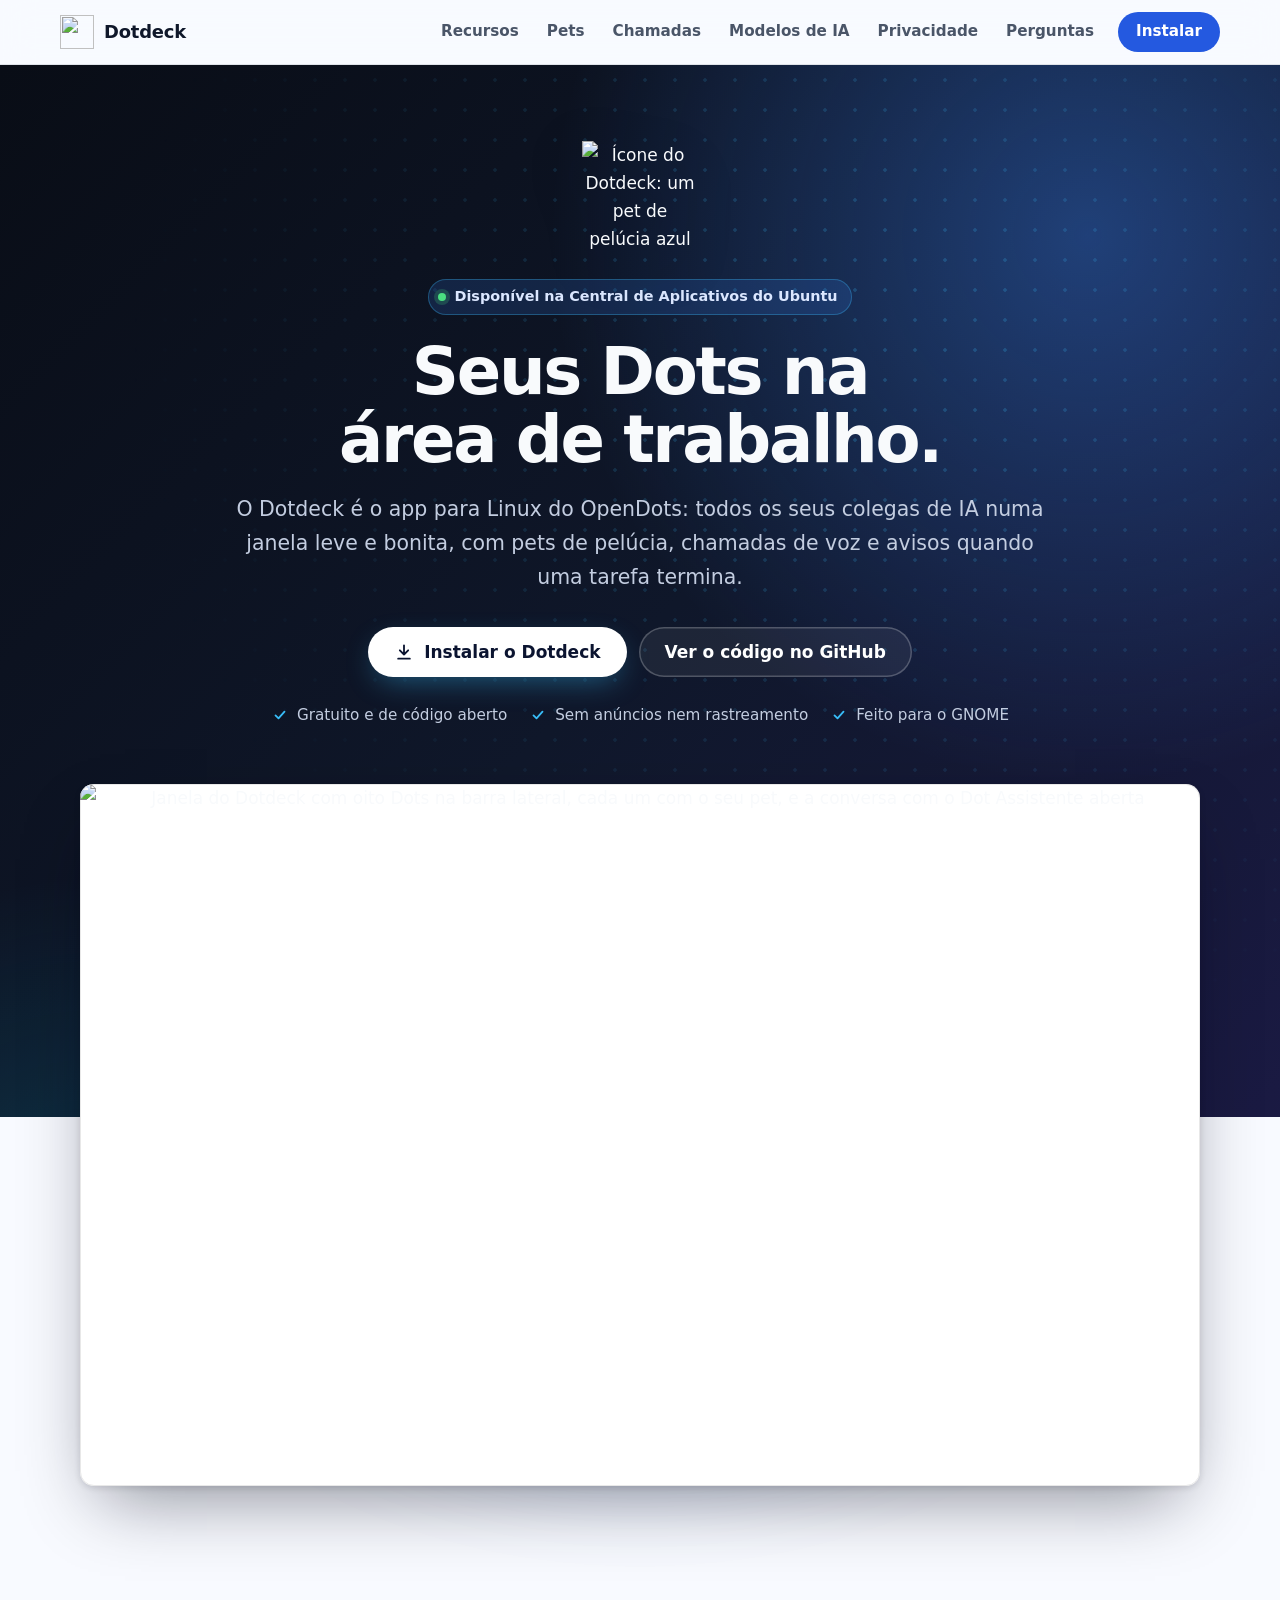
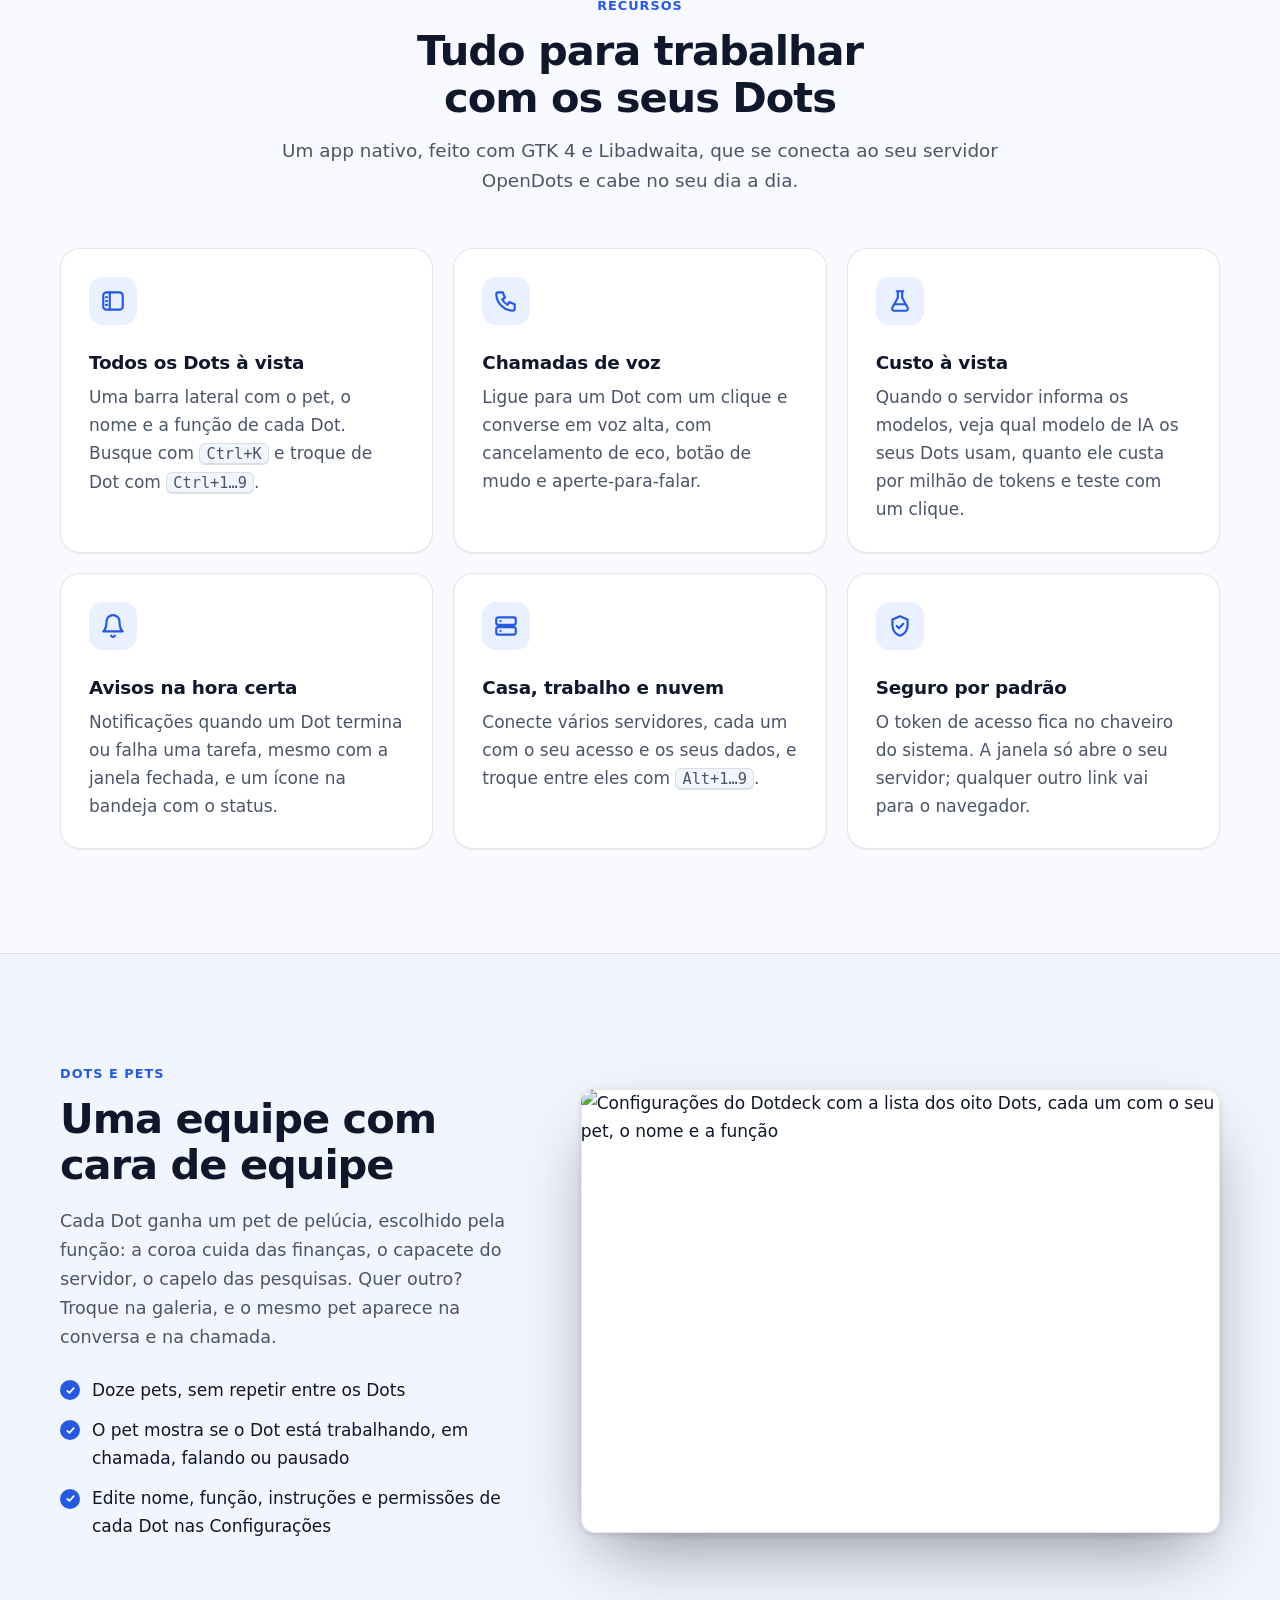
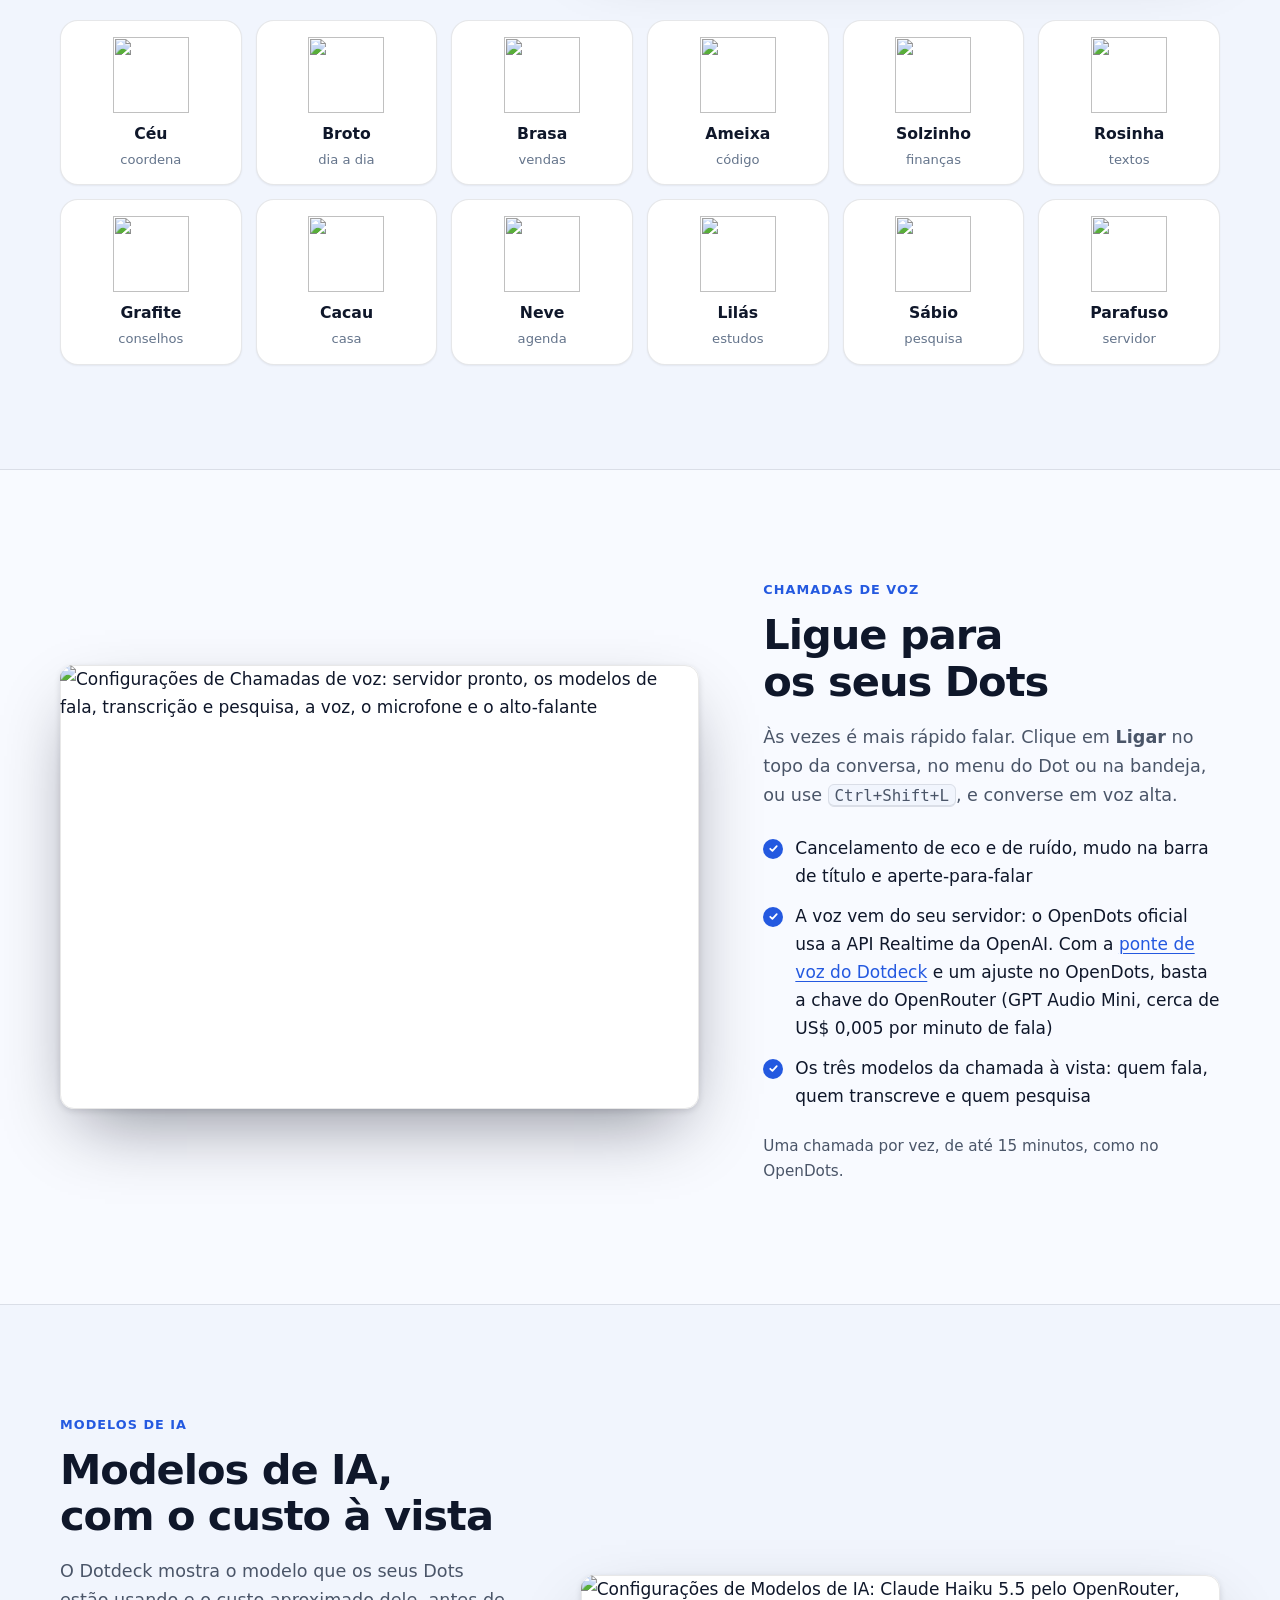
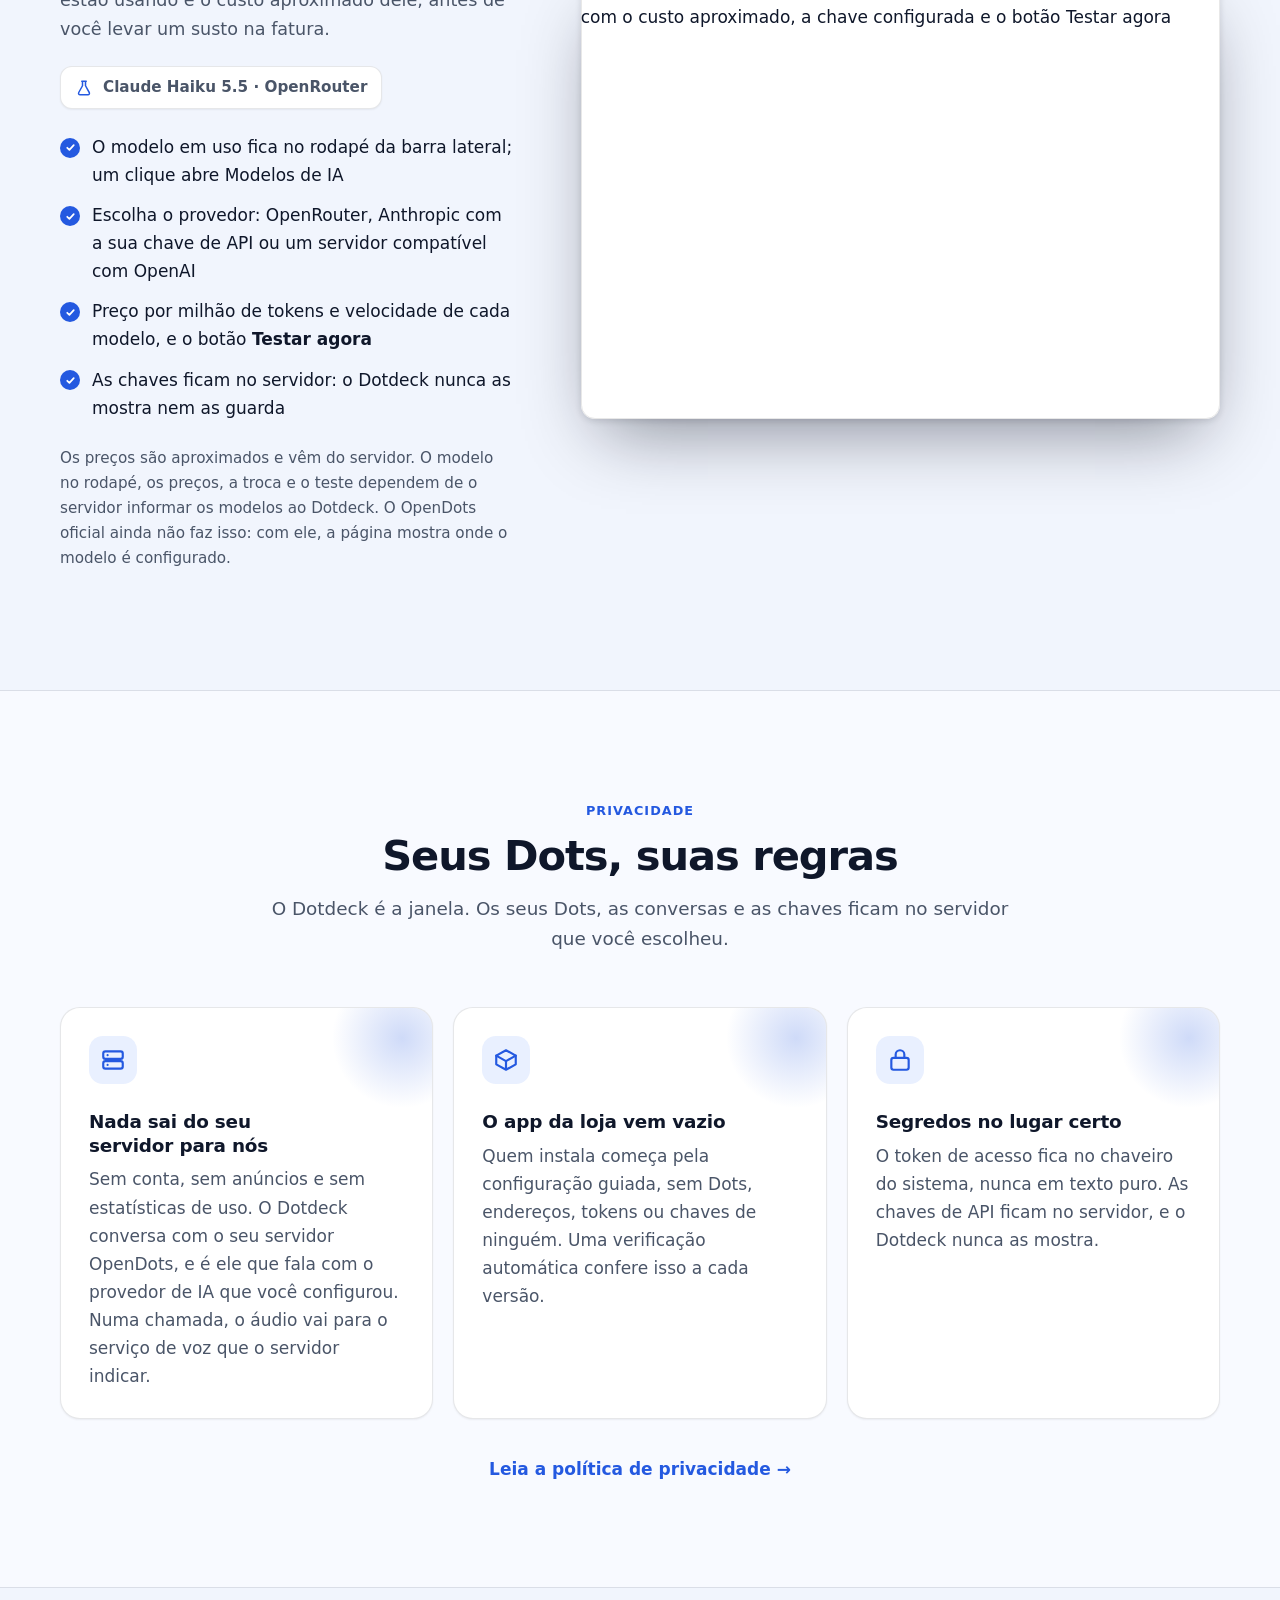
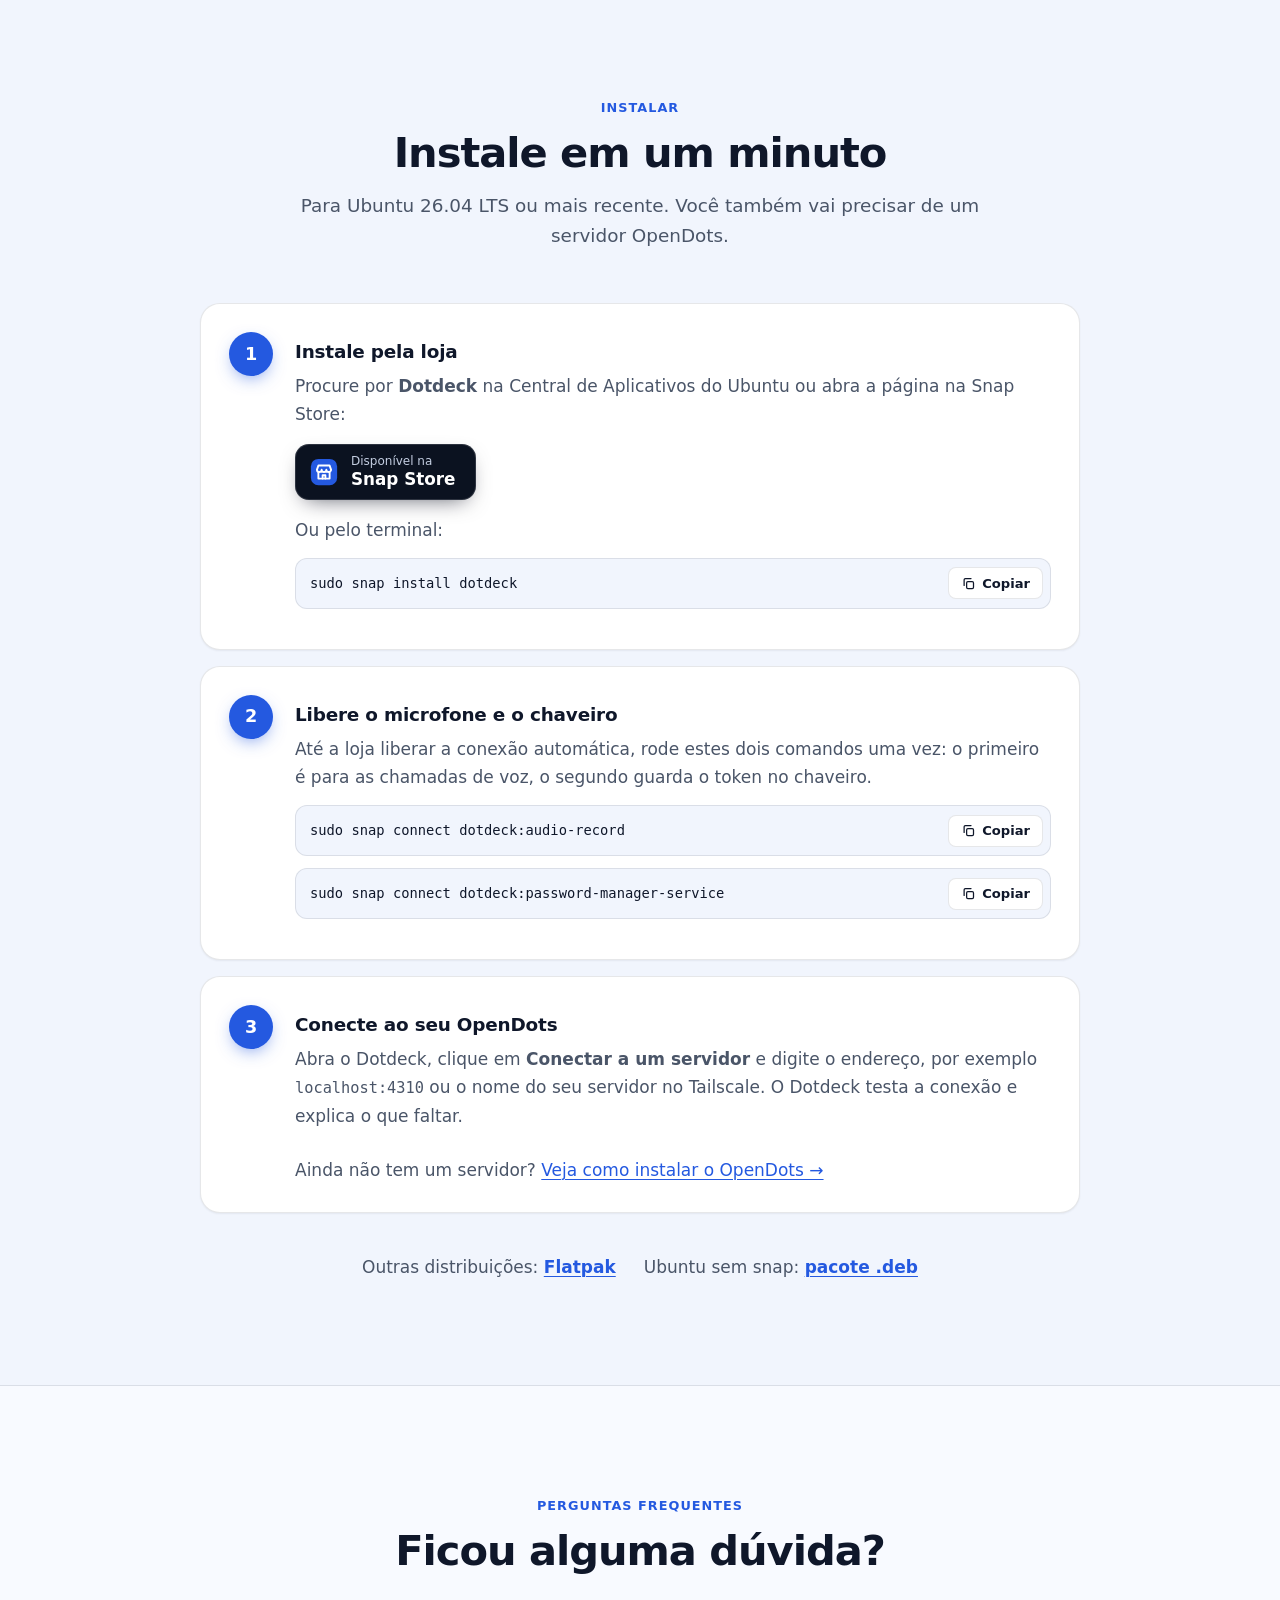
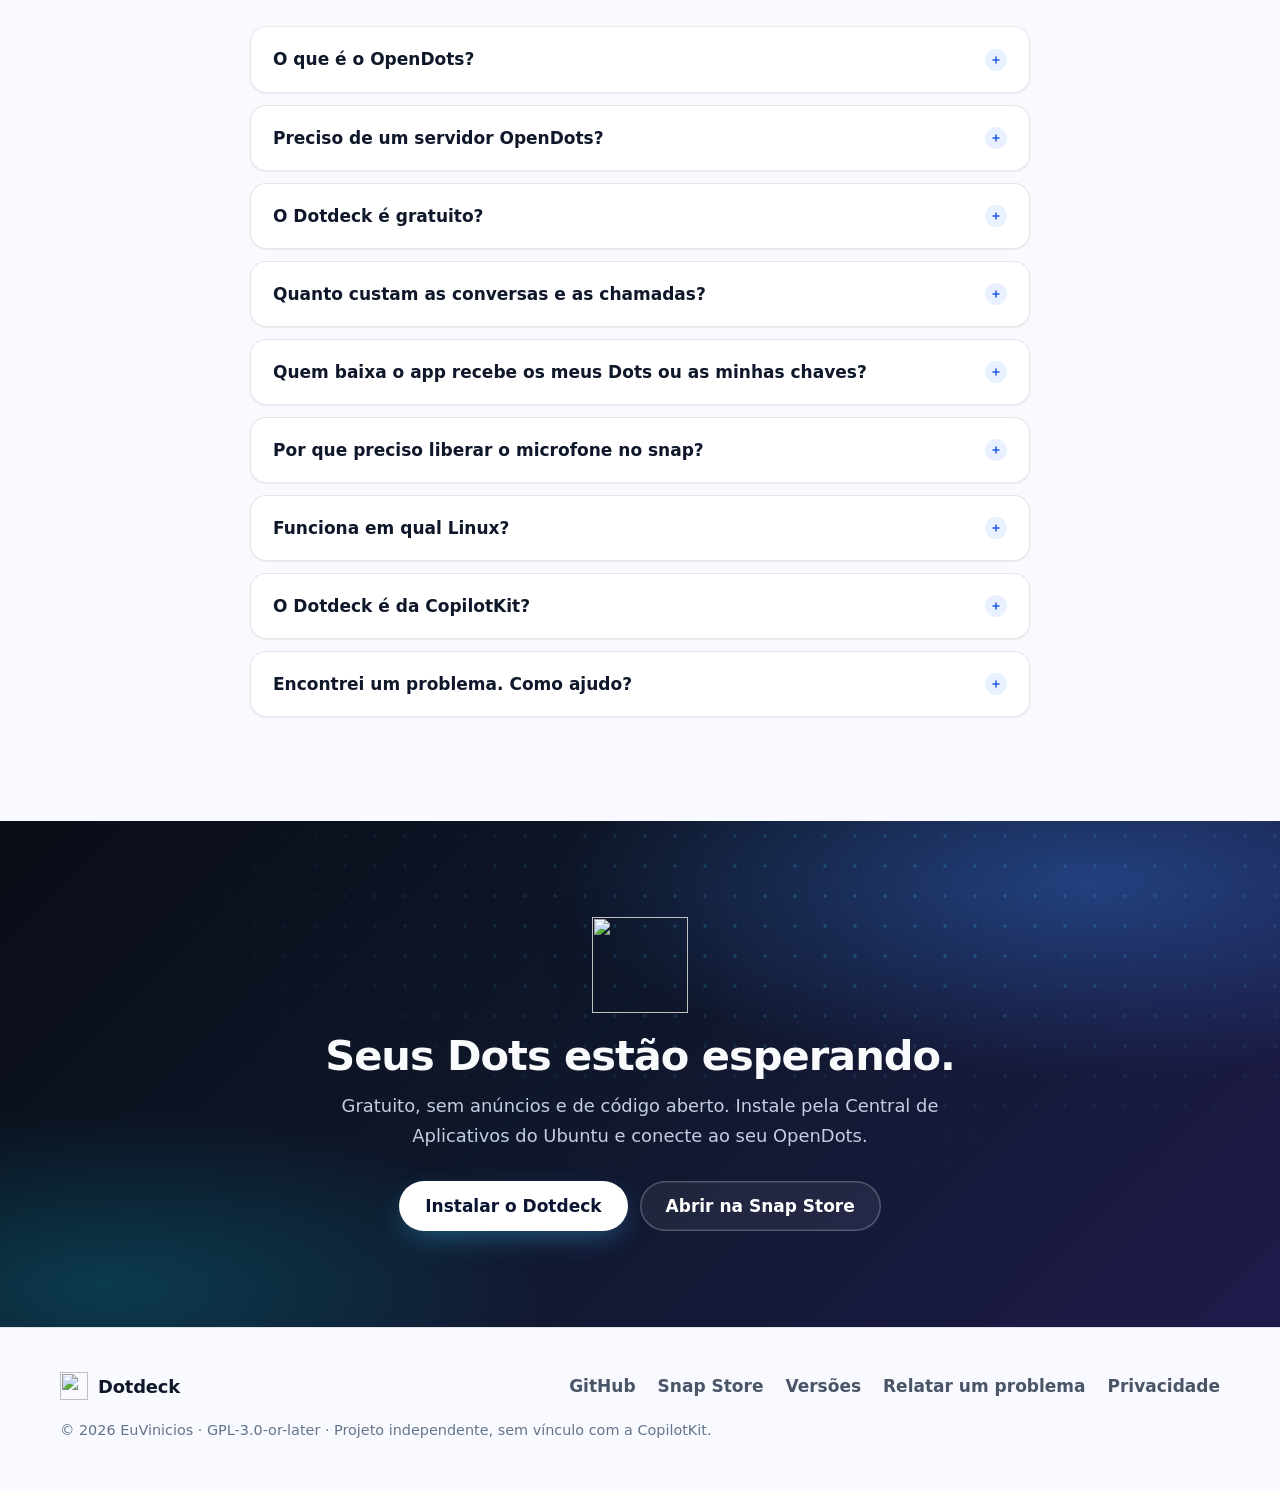
==== commit 0632b09d: "fix(site): só o que funciona para quem instala, e o áudio da chamada dito certo Revisão do site cont" ====
--- a/website/index.html
+++ b/website/index.html
@@ -4,7 +4,7 @@
   <meta charset="utf-8">
   <meta name="viewport" content="width=device-width, initial-scale=1">
   <title>Dotdeck · Seus Dots na área de trabalho</title>
-  <meta name="description" content="O app nativo para Linux do OpenDots: todos os seus colegas de IA numa janela leve, com pets de pelúcia, chamadas de voz e o custo de cada modelo à vista. Gratuito e de código aberto.">
+  <meta name="description" content="O app nativo para Linux do OpenDots: todos os seus colegas de IA numa janela leve, com pets de pelúcia, chamadas de voz e avisos quando uma tarefa termina. Gratuito e de código aberto.">
   <meta name="color-scheme" content="light dark">
   <meta name="theme-color" content="#f8faff" media="(prefers-color-scheme: light)">
   <meta name="theme-color" content="#0a0f1d" media="(prefers-color-scheme: dark)">
@@ -16,14 +16,14 @@
   <meta property="og:locale" content="pt_BR">
   <meta property="og:url" content="https://euvinicios.github.io/Dotdeck/">
   <meta property="og:title" content="Dotdeck · Seus Dots na área de trabalho">
-  <meta property="og:description" content="O app nativo para Linux do OpenDots, com pets de pelúcia, chamadas de voz e o custo de cada modelo à vista.">
+  <meta property="og:description" content="O app nativo para Linux do OpenDots, com pets de pelúcia, chamadas de voz e avisos quando uma tarefa termina.">
   <meta property="og:image" content="https://euvinicios.github.io/Dotdeck/assets/social-card.png">
   <meta property="og:image:width" content="1200">
   <meta property="og:image:height" content="630">
   <meta property="og:image:alt" content="O ícone de pelúcia do Dotdeck ao lado da janela do app com oito Dots na barra lateral">
   <meta name="twitter:card" content="summary_large_image">
   <meta name="twitter:title" content="Dotdeck · Seus Dots na área de trabalho">
-  <meta name="twitter:description" content="O app nativo para Linux do OpenDots, com pets de pelúcia, chamadas de voz e o custo de cada modelo à vista.">
+  <meta name="twitter:description" content="O app nativo para Linux do OpenDots, com pets de pelúcia, chamadas de voz e avisos quando uma tarefa termina.">
   <meta name="twitter:image" content="https://euvinicios.github.io/Dotdeck/assets/social-card.png">
   <link rel="stylesheet" href="assets/style.css">
   <script src="assets/site.js" defer></script>
@@ -57,7 +57,7 @@
         <h1 id="titulo">Seus Dots na área de trabalho.</h1>
         <p class="lead">
           O Dotdeck é o app para Linux do OpenDots: todos os seus colegas de IA numa janela
-          leve e bonita, com pets de pelúcia, chamadas de voz e o custo de cada modelo à vista.
+          leve e bonita, com pets de pelúcia, chamadas de voz e avisos quando uma tarefa termina.
         </p>
         <div class="actions">
           <a class="button" href="#instalar">
@@ -99,7 +99,7 @@
           <article class="card">
             <svg class="glyph" viewBox="0 0 24 24" aria-hidden="true"><path d="M9 3h6M10 3v6l-5 9a2 2 0 0 0 1.8 3h10.4a2 2 0 0 0 1.8-3l-5-9V3"/><path d="M7.5 15h9"/></svg>
             <h3>Custo à vista</h3>
-            <p>Saiba qual modelo de IA os seus Dots usam, quanto ele custa por milhão de tokens e teste com um clique.</p>
+            <p>Quando o servidor informa os modelos, veja qual modelo de IA os seus Dots usam, quanto ele custa por milhão de tokens e teste com um clique.</p>
           </article>
           <article class="card">
             <svg class="glyph" viewBox="0 0 24 24" aria-hidden="true"><path d="M6 8a6 6 0 1 1 12 0c0 7 3 9 3 9H3s3-2 3-9"/><path d="M10.3 21a1.94 1.94 0 0 0 3.4 0"/></svg>
@@ -133,7 +133,7 @@
             </p>
             <ul class="checks">
               <li>Doze pets, sem repetir entre os Dots</li>
-              <li>Um anel mostra se o Dot está trabalhando, em chamada, falando ou pausado</li>
+              <li>O pet mostra se o Dot está trabalhando, em chamada, falando ou pausado</li>
               <li>Edite nome, função, instruções e permissões de cada Dot nas Configurações</li>
             </ul>
           </div>
@@ -145,7 +145,7 @@
         <ul class="pets" aria-label="Os doze pets">
           <li><img src="assets/pets/sky.png" alt="" width="76" height="76" loading="lazy"><strong>Céu</strong><span>coordena</span></li>
           <li><img src="assets/pets/sprout.png" alt="" width="76" height="76" loading="lazy"><strong>Broto</strong><span>dia a dia</span></li>
-          <li><img src="assets/pets/ember.png" alt="" width="76" height="76" loading="lazy"><strong>Brasa</strong><span>negócios</span></li>
+          <li><img src="assets/pets/ember.png" alt="" width="76" height="76" loading="lazy"><strong>Brasa</strong><span>vendas</span></li>
           <li><img src="assets/pets/plum.png" alt="" width="76" height="76" loading="lazy"><strong>Ameixa</strong><span>código</span></li>
           <li><img src="assets/pets/sunny.png" alt="" width="76" height="76" loading="lazy"><strong>Solzinho</strong><span>finanças</span></li>
           <li><img src="assets/pets/rosy.png" alt="" width="76" height="76" loading="lazy"><strong>Rosinha</strong><span>textos</span></li>
@@ -170,7 +170,7 @@
           </p>
           <ul class="checks">
             <li>Cancelamento de eco e de ruído, mudo na barra de título e aperte-para-falar</li>
-            <li>Funciona só com a chave do OpenRouter: a ponte de voz do Dotdeck usa o GPT Audio Mini, por cerca de US$&nbsp;0,005 por minuto de fala</li>
+            <li>A voz vem do seu servidor: o OpenDots oficial usa a API Realtime da OpenAI. Com a <a href="https://github.com/EuVinicios/Dotdeck/tree/main/server">ponte de voz do Dotdeck</a> e um ajuste no OpenDots, basta a chave do OpenRouter (GPT Audio Mini, cerca de US$&nbsp;0,005 por minuto de fala)</li>
             <li>Os três modelos da chamada à vista: quem fala, quem transcreve e quem pesquisa</li>
           </ul>
           <p class="note">Uma chamada por vez, de até 15 minutos, como no OpenDots.</p>
@@ -201,7 +201,7 @@
             <li>Preço por milhão de tokens e velocidade de cada modelo, e o botão <strong>Testar agora</strong></li>
             <li>As chaves ficam no servidor: o Dotdeck nunca as mostra nem as guarda</li>
           </ul>
-          <p class="note">Os preços são aproximados e vêm do seu servidor OpenDots.</p>
+          <p class="note">Os preços são aproximados e vêm do servidor. O modelo no rodapé, os preços, a troca e o teste dependem de o servidor informar os modelos ao Dotdeck. O OpenDots oficial ainda não faz isso: com ele, a página mostra onde o modelo é configurado.</p>
         </div>
         <picture class="shot">
           <source srcset="screenshots/settings-model-dark.png" media="(prefers-color-scheme: dark)">
@@ -221,7 +221,7 @@
           <article class="card">
             <svg class="glyph" viewBox="0 0 24 24" aria-hidden="true"><rect x="3" y="4" width="18" height="7" rx="2"/><rect x="3" y="13" width="18" height="7" rx="2"/><path d="M7 7.5h.01M7 16.5h.01"/></svg>
             <h3>Nada sai do seu servidor para nós</h3>
-            <p>Sem conta, sem anúncios e sem estatísticas de uso. O Dotdeck conversa só com o seu servidor OpenDots, e é ele que fala com o provedor de IA que você configurou.</p>
+            <p>Sem conta, sem anúncios e sem estatísticas de uso. O Dotdeck conversa com o seu servidor OpenDots, e é ele que fala com o provedor de IA que você configurou. Numa chamada, o áudio vai para o serviço de voz que o servidor indicar.</p>
           </article>
           <article class="card">
             <svg class="glyph" viewBox="0 0 24 24" aria-hidden="true"><path d="M21 8l-9-5-9 5 9 5z"/><path d="M3 8v8l9 5 9-5V8M12 13v8"/></svg>
@@ -295,7 +295,7 @@
         </details>
         <details>
           <summary>Quanto custam as conversas e as chamadas?</summary>
-          <p>Depende do modelo. Em <em>Configurações › Modelos de IA</em>, o Dotdeck mostra o custo aproximado do modelo em uso por milhão de tokens. Em <em>Chamadas de voz</em>, aparecem os três modelos de uma chamada.</p>
+          <p>Depende do modelo e do provedor que o seu servidor usa. Quando o servidor informa os modelos ao Dotdeck, <em>Configurações › Modelos de IA</em> mostra o custo aproximado do modelo em uso por milhão de tokens, e <em>Chamadas de voz</em> mostra os três modelos de uma chamada.</p>
         </details>
         <details>
           <summary>Quem baixa o app recebe os meus Dots ou as minhas chaves?</summary>
